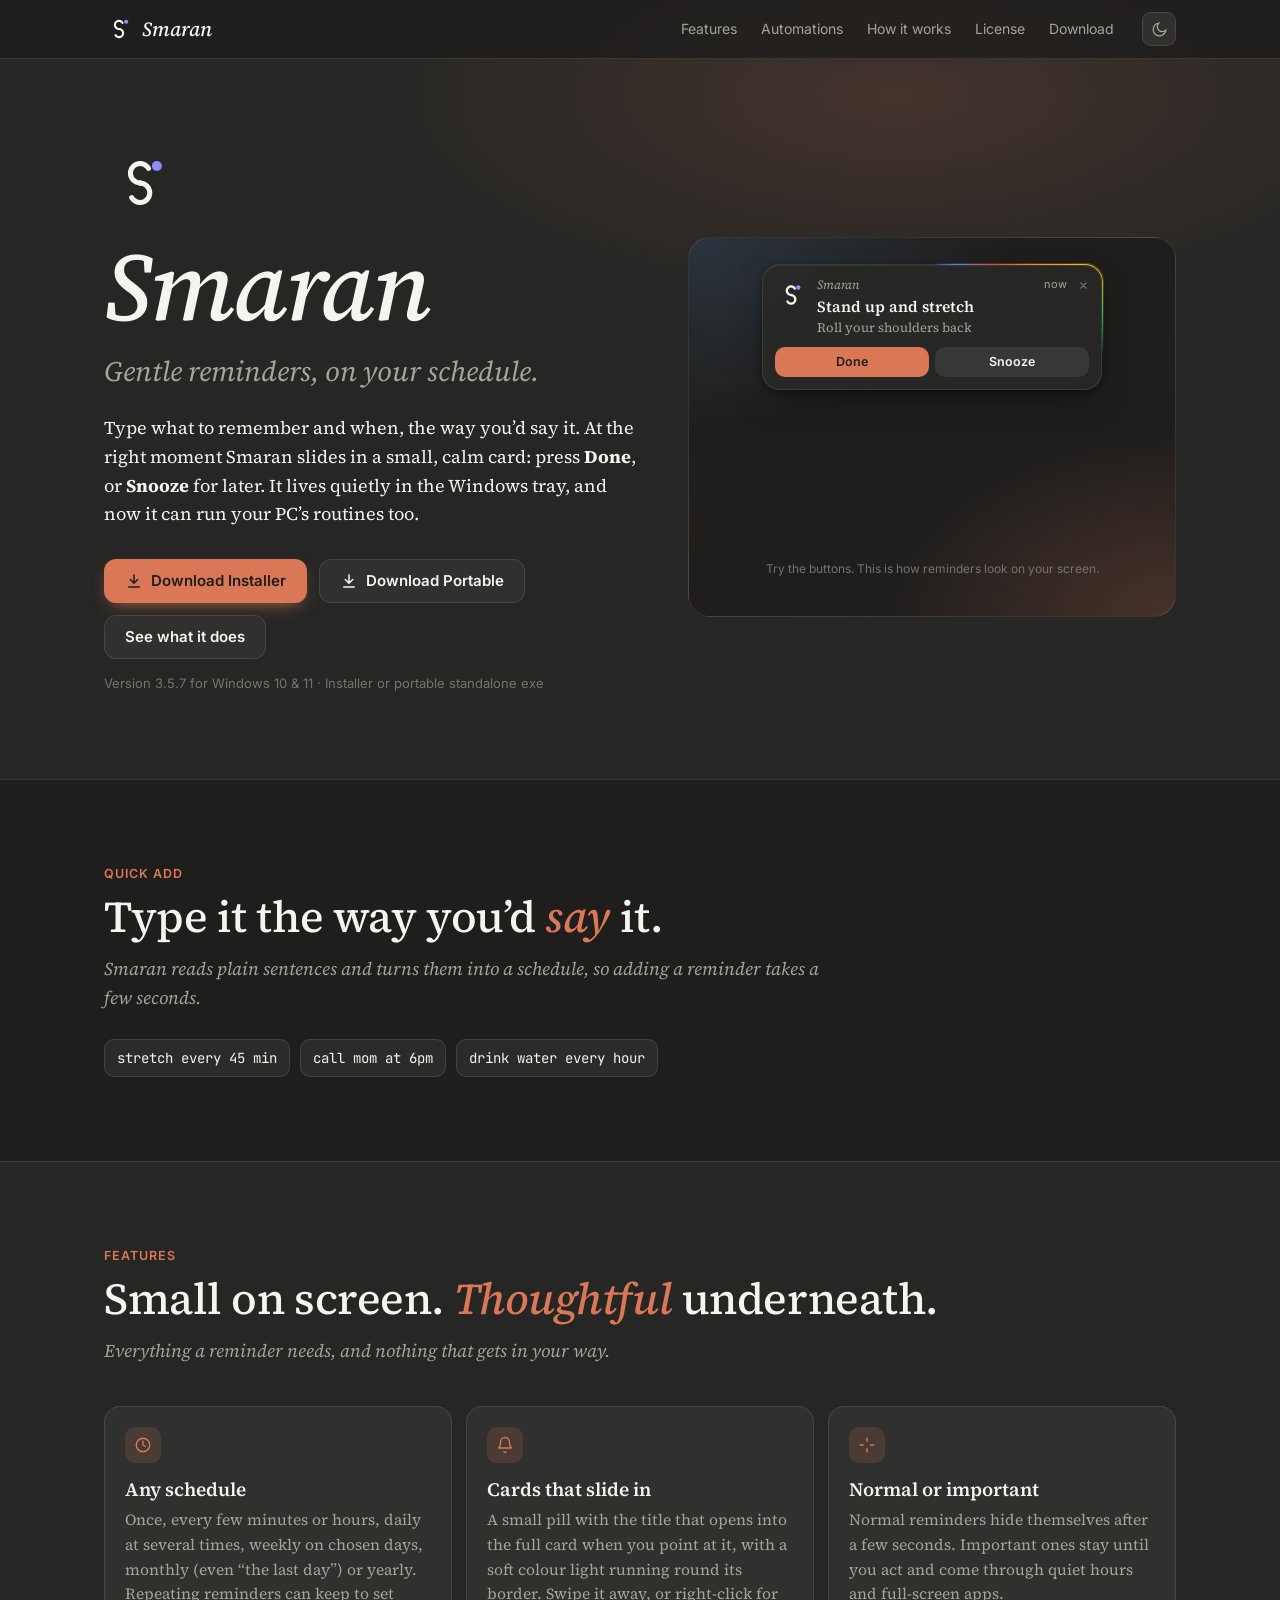
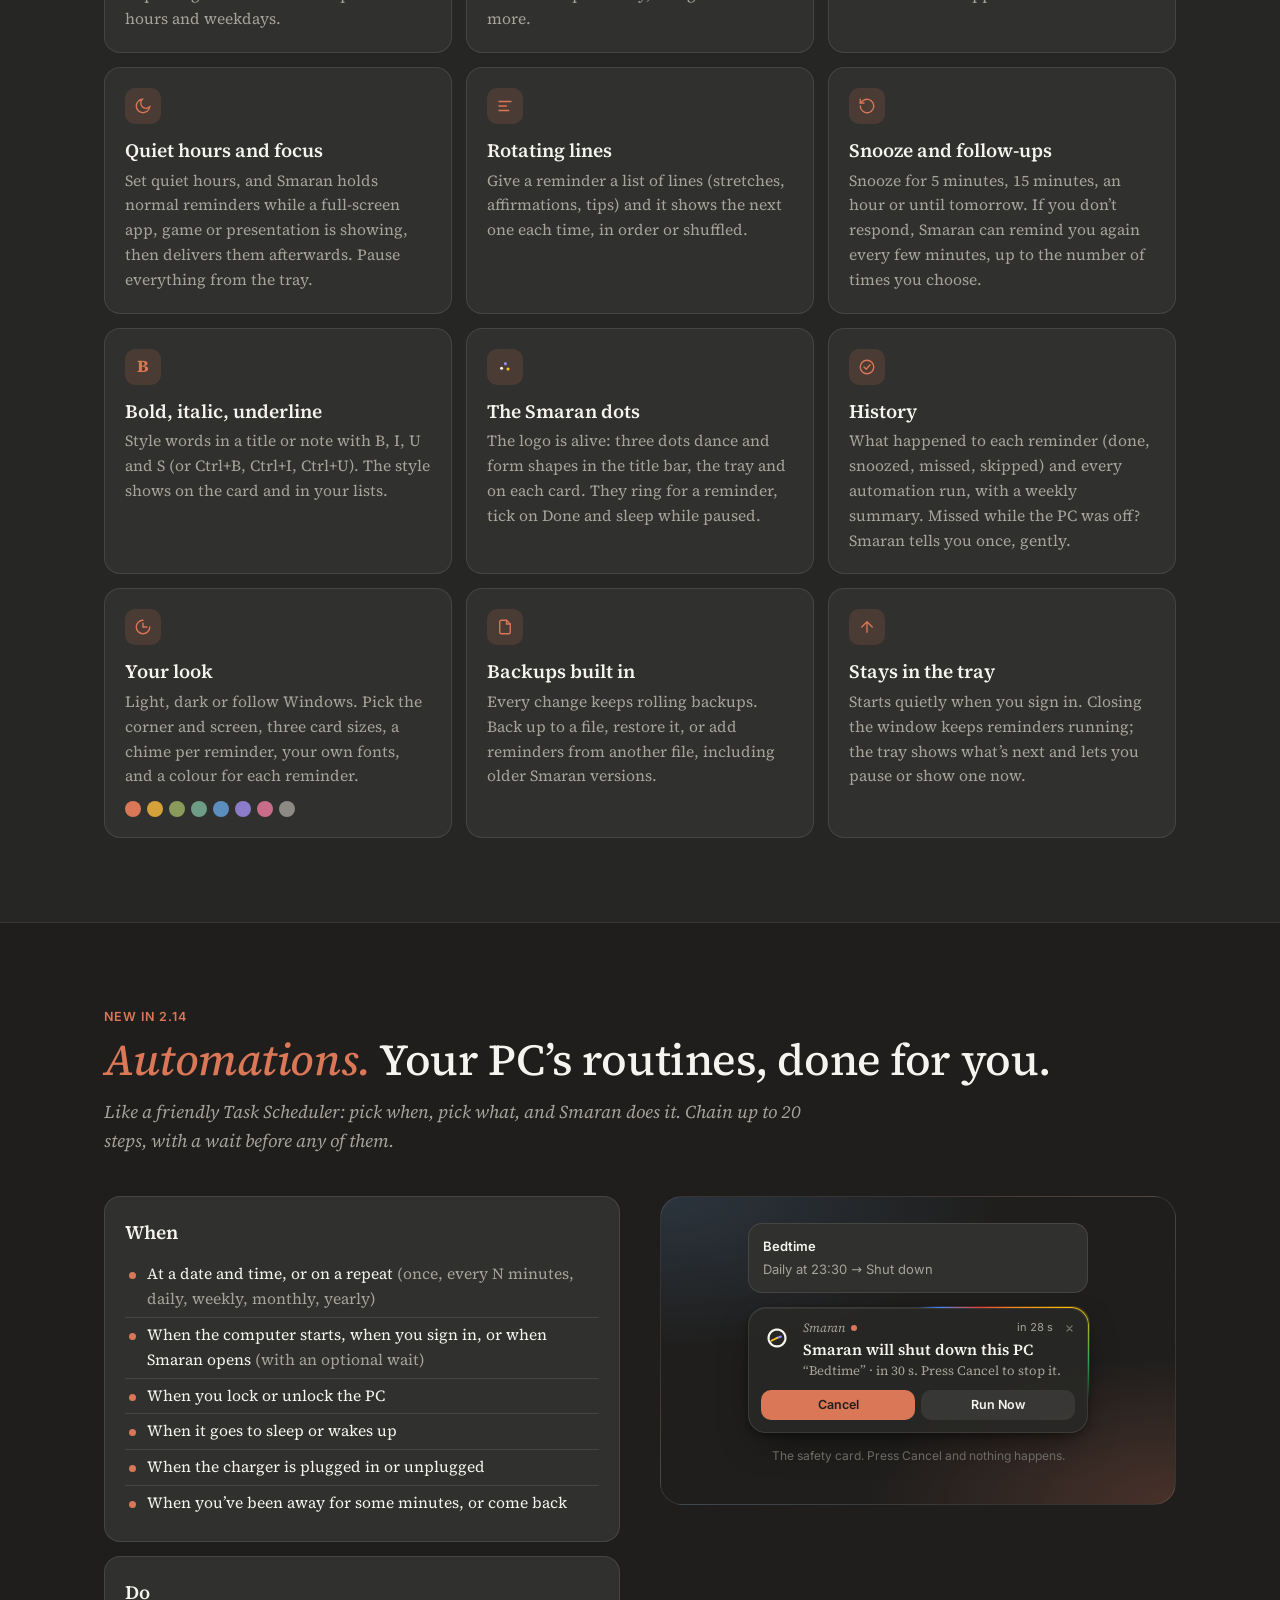
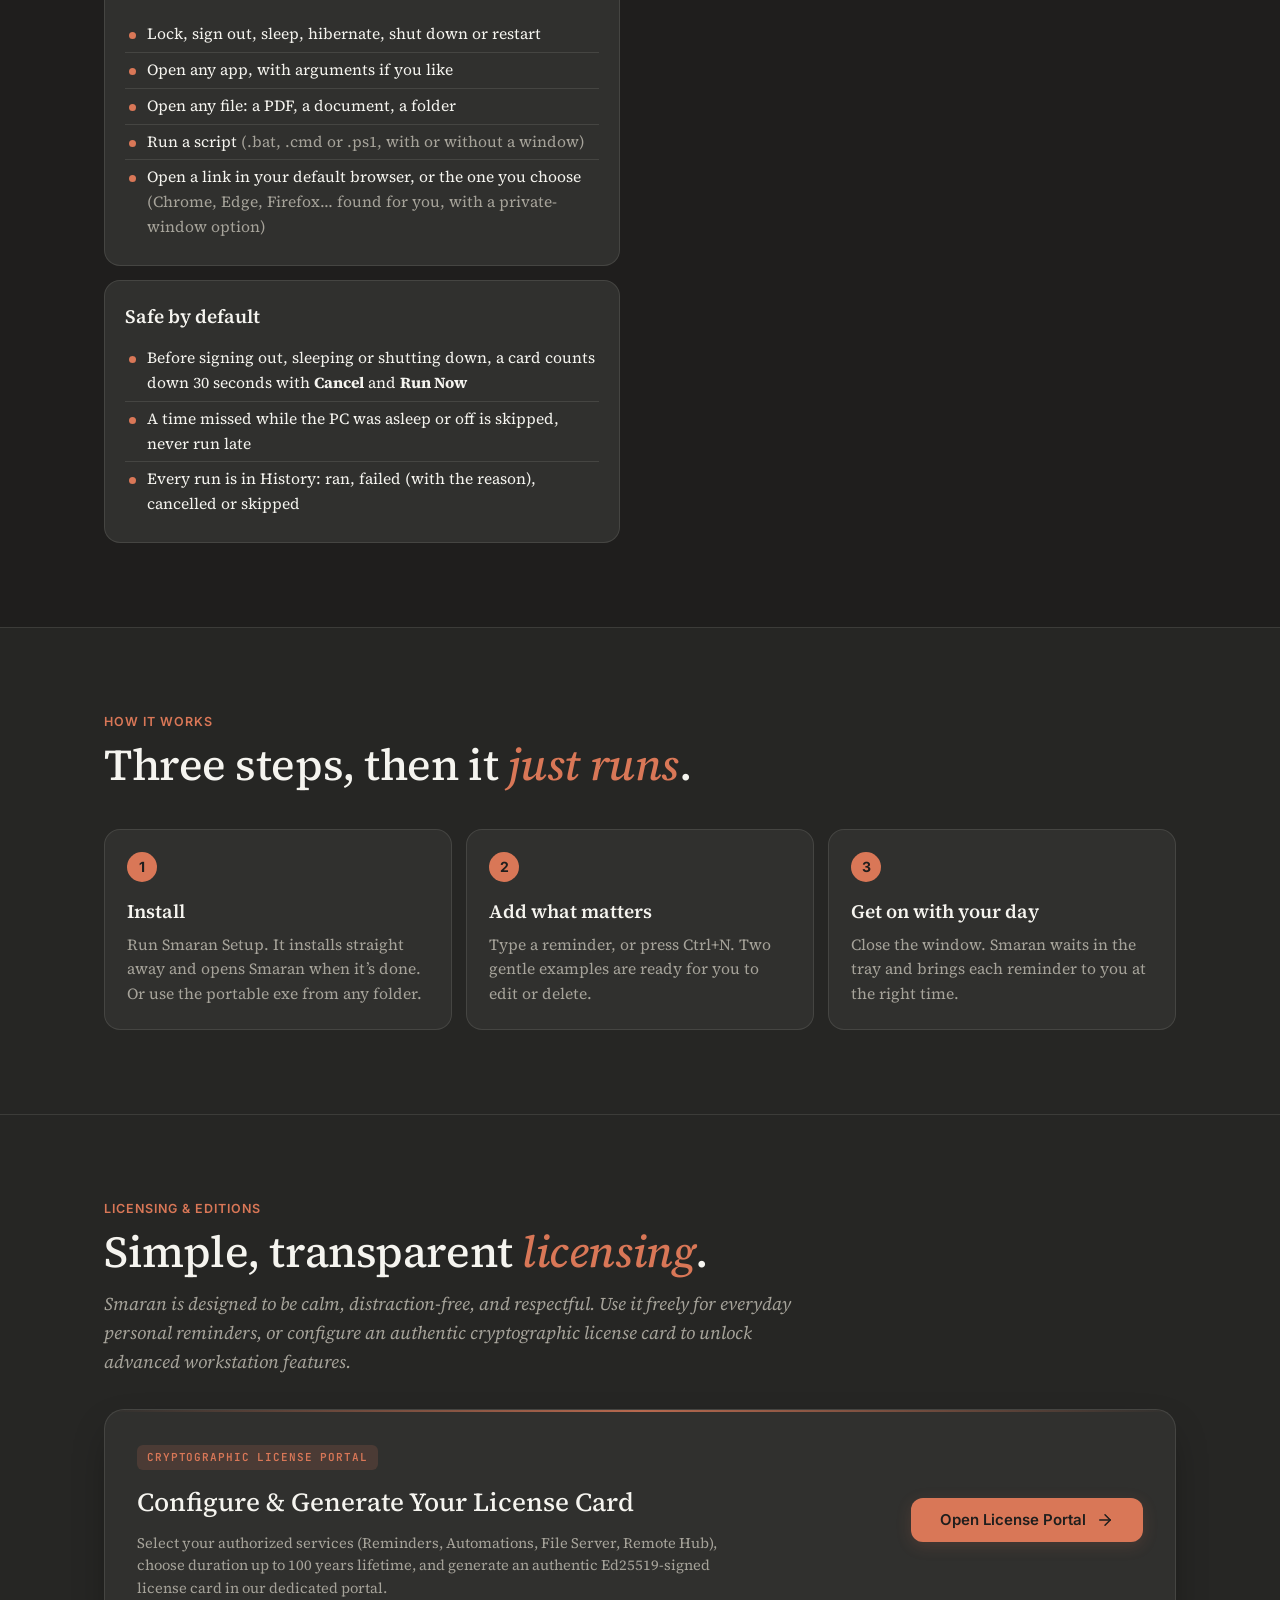
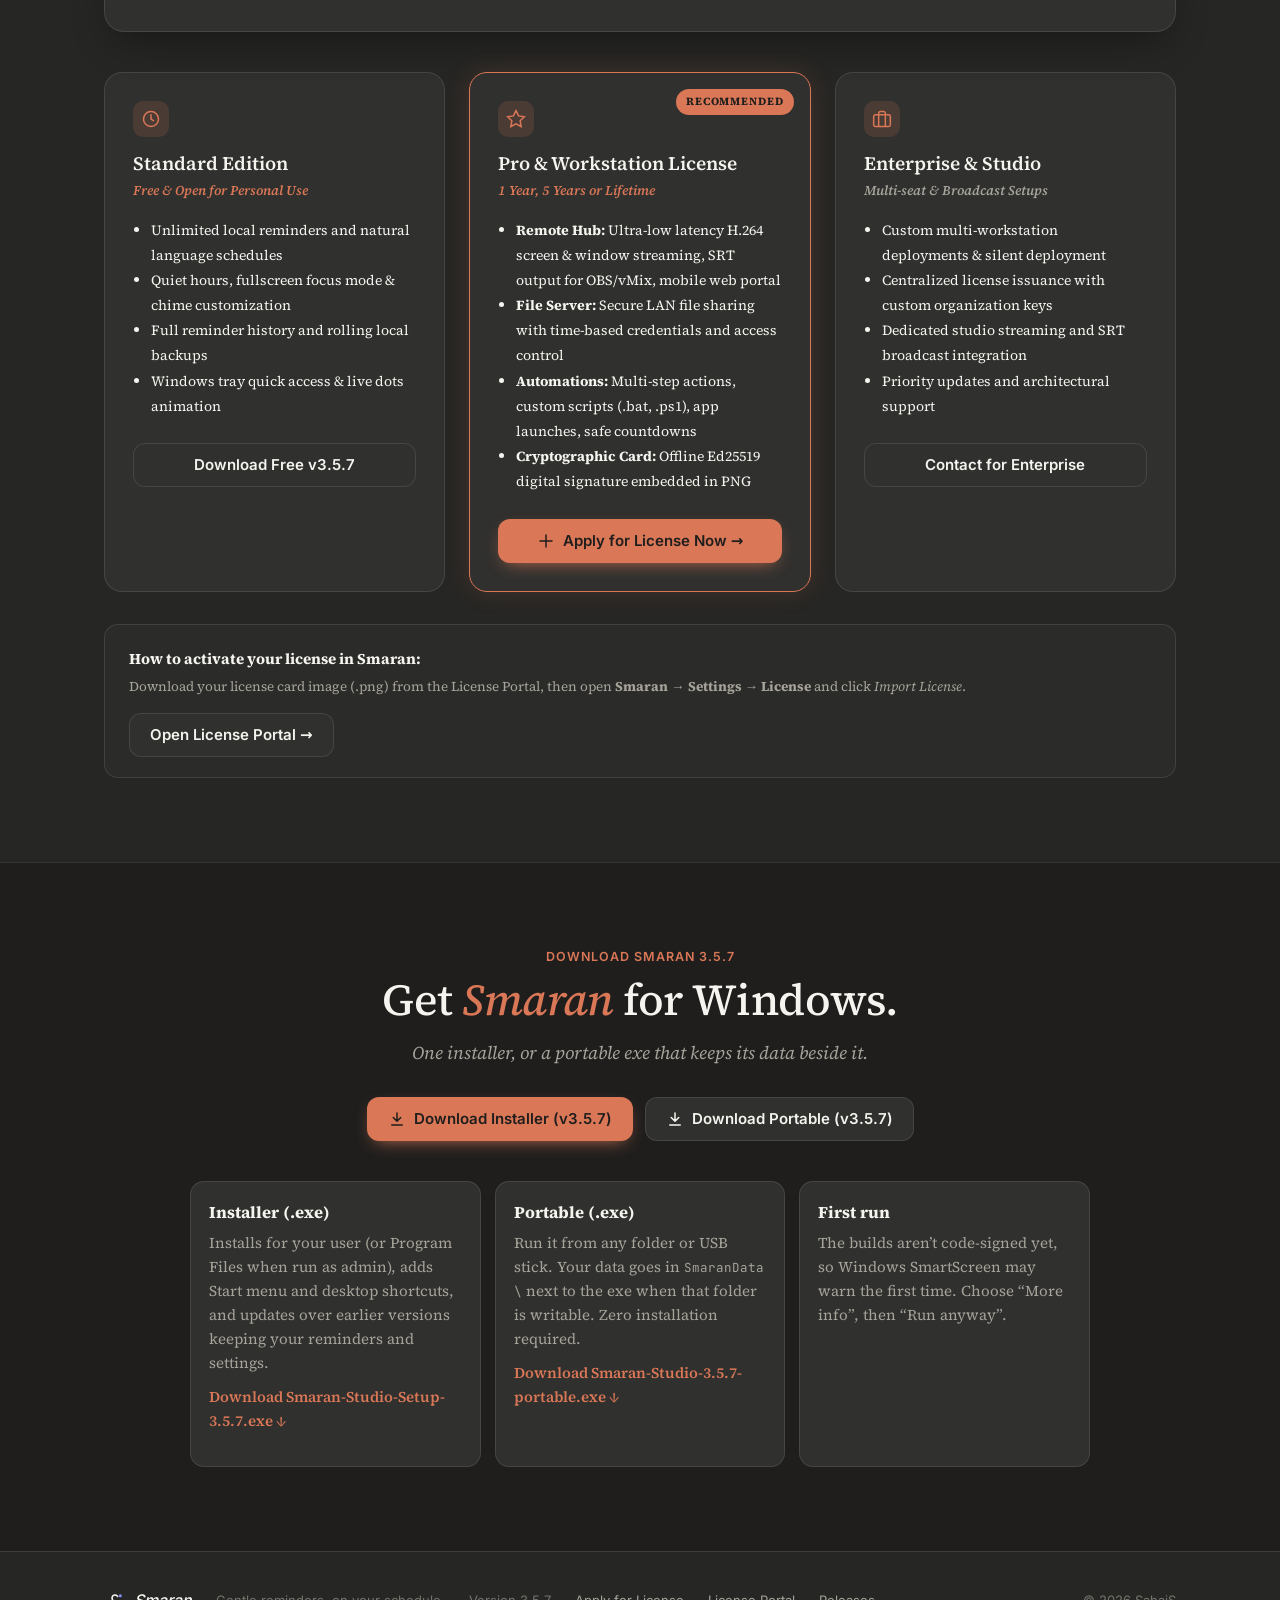
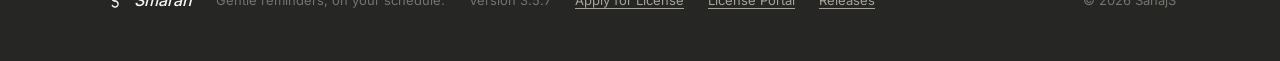
==== index.html @ afd8de78 "Add Smaran Studio website (v3.5.7) Co-Authored-By: Claude Sonnet 5.5 <noreply@anthropic.com>" ====
<!doctype html>
<html lang="en">
  <head>
    <meta charset="utf-8" />
    <meta name="viewport" content="width=device-width, initial-scale=1" />
    <title>Smaran: gentle reminders for Windows</title>
    <meta
      name="description"
      content="Smaran is a calm reminder app for Windows. Type what to remember and when; it slides in as a notification card at the right time. Automations lock, sleep or shut down your PC and open apps, files and links."
    />
    <meta name="theme-color" content="#262624" />
    <meta property="og:title" content="Smaran: gentle reminders, on your schedule" />
    <meta
      property="og:description"
      content="Calm reminder cards and automations for Windows. Lives in the tray."
    />
    <meta property="og:image" content="icon.png" />
    <link rel="icon" type="image/png" href="icon.png" />
    <link
      rel="preload"
      href="fonts/source-serif-4-latin-wght-normal.woff2"
      as="font"
      type="font/woff2"
      crossorigin
    />
    <link rel="stylesheet" href="style.css" />
    <script>
      // Dark is Smaran's default; a choice made here is remembered on this device.
      try {
        const saved = localStorage.getItem('smaran-theme');
        if (saved === 'light' || saved === 'dark') document.documentElement.dataset.theme = saved;
      } catch {}
    </script>
  </head>
  <body>
    <a class="skip" href="#main">Skip to content</a>

    <header class="top">
      <div class="wrap">
        <a class="brand" href="#top" aria-label="Smaran, back to top">
          <svg data-dots="smark,dance" data-hold="4" width="30" height="30"></svg>
          <em>Smaran</em>
        </a>
        <nav class="nav" aria-label="Sections">
          <a href="#features">Features</a>
          <a href="#automations">Automations</a>
          <a href="#how">How it works</a>
          <a href="#license">License</a>
          <a href="#download">Download</a>
        </nav>
        <button class="theme-toggle" type="button" aria-label="Switch between light and dark">
          <svg
            class="moon"
            width="17"
            height="17"
            viewBox="0 0 24 24"
            fill="none"
            stroke="currentColor"
            stroke-width="1.8"
            stroke-linecap="round"
            aria-hidden="true"
          >
            <path d="M21 13A9 9 0 1 1 11 3a7 7 0 0 0 10 10z" />
          </svg>
          <svg
            class="sun"
            width="17"
            height="17"
            viewBox="0 0 24 24"
            fill="none"
            stroke="currentColor"
            stroke-width="1.8"
            stroke-linecap="round"
            aria-hidden="true"
          >
            <circle cx="12" cy="12" r="4" />
            <path
              d="M12 2v2M12 20v2M4.9 4.9l1.4 1.4M17.7 17.7l1.4 1.4M2 12h2M20 12h2M4.9 19.1l1.4-1.4M17.7 6.3l1.4-1.4"
            />
          </svg>
        </button>
      </div>
    </header>

    <main id="main">
      <section class="hero" id="top">
        <div class="wrap">
          <div>
            <svg
              class="hero-logo"
              data-dots="smark,dance,bell,check,heart,clock"
              data-hold="2.4"
            ></svg>
            <h1>Smaran</h1>
            <p class="tagline">Gentle reminders, on your schedule.</p>
            <p class="lede">
              Type what to remember and when, the way you’d say it. At the right moment Smaran
              slides in a small, calm card: press <strong>Done</strong>, or
              <strong>Snooze</strong> for later. It lives quietly in the Windows tray, and now it
              can run your PC’s routines too.
            </p>
            <div class="cta">
              <a
                class="btn btn-primary"
                href="https://github.com/SahajIVVIX-1/Smaran-Studio/releases/download/v3.5.7/Smaran-Studio-Setup-3.5.7.exe"
              >
                <svg
                  width="18"
                  height="18"
                  viewBox="0 0 24 24"
                  fill="none"
                  stroke="currentColor"
                  stroke-width="2"
                  stroke-linecap="round"
                  stroke-linejoin="round"
                  aria-hidden="true"
                >
                  <path d="M12 4v11M7 10l5 5 5-5M5 20h14" />
                </svg>
                Download Installer
              </a>
              <a
                class="btn btn-secondary"
                href="https://github.com/SahajIVVIX-1/Smaran-Studio/releases/download/v3.5.7/Smaran-Studio-3.5.7-portable.exe"
              >
                <svg
                  width="18"
                  height="18"
                  viewBox="0 0 24 24"
                  fill="none"
                  stroke="currentColor"
                  stroke-width="2"
                  stroke-linecap="round"
                  stroke-linejoin="round"
                  aria-hidden="true"
                >
                  <path d="M12 4v11M7 10l5 5 5-5M5 20h14" />
                </svg>
                Download Portable
              </a>
              <a class="btn btn-secondary" href="#features">See what it does</a>
            </div>
            <p class="fine">Version 3.5.7 for Windows 10 & 11 · Installer or portable standalone exe</p>
          </div>

          <div class="stage" aria-label="A Smaran notification, live">
            <div id="demo-cards" style="display: contents"></div>
            <p class="stage-label">Try the buttons. This is how reminders look on your screen.</p>
          </div>
        </div>
      </section>

      <section class="block alt">
        <div class="wrap reveal">
          <p class="eyebrow">Quick add</p>
          <h2>Type it the way you’d <em>say</em> it.</h2>
          <p class="intro">
            Smaran reads plain sentences and turns them into a schedule, so adding a reminder takes
            a few seconds.
          </p>
          <div class="examples">
            <code>stretch every 45 min</code>
            <code>call mom at 6pm</code>
            <code>drink water every hour</code>
          </div>
        </div>
      </section>

      <section class="block" id="features">
        <div class="wrap">
          <div class="reveal">
            <p class="eyebrow">Features</p>
            <h2>Small on screen. <em>Thoughtful</em> underneath.</h2>
            <p class="intro">Everything a reminder needs, and nothing that gets in your way.</p>
          </div>
          <div class="grid">
            <article class="feature reveal">
              <span class="icon"
                ><svg
                  width="18"
                  height="18"
                  viewBox="0 0 24 24"
                  fill="none"
                  stroke="currentColor"
                  stroke-width="1.8"
                  stroke-linecap="round"
                  aria-hidden="true"
                >
                  <circle cx="12" cy="12" r="9" />
                  <path d="M12 7v5l3 2" /></svg
              ></span>
              <h3>Any schedule</h3>
              <p>
                Once, every few minutes or hours, daily at several times, weekly on chosen days,
                monthly (even “the last day”) or yearly. Repeating reminders can keep to set hours
                and weekdays.
              </p>
            </article>
            <article class="feature reveal">
              <span class="icon"
                ><svg
                  width="18"
                  height="18"
                  viewBox="0 0 24 24"
                  fill="none"
                  stroke="currentColor"
                  stroke-width="1.8"
                  stroke-linecap="round"
                  aria-hidden="true"
                >
                  <path d="M6 8a6 6 0 1 1 12 0c0 7 3 8 3 8H3s3-1 3-8" />
                  <path d="M10.3 21a1.9 1.9 0 0 0 3.4 0" /></svg
              ></span>
              <h3>Cards that slide in</h3>
              <p>
                A small pill with the title that opens into the full card when you point at it, with
                a soft colour light running round its border. Swipe it away, or right-click for
                more.
              </p>
            </article>
            <article class="feature reveal">
              <span class="icon"
                ><svg
                  width="18"
                  height="18"
                  viewBox="0 0 24 24"
                  fill="none"
                  stroke="currentColor"
                  stroke-width="1.8"
                  stroke-linecap="round"
                  aria-hidden="true"
                >
                  <path d="M12 3v4M12 17v4M3 12h4M17 12h4" /></svg
              ></span>
              <h3>Normal or important</h3>
              <p>
                Normal reminders hide themselves after a few seconds. Important ones stay until you
                act and come through quiet hours and full-screen apps.
              </p>
            </article>
            <article class="feature reveal">
              <span class="icon"
                ><svg
                  width="18"
                  height="18"
                  viewBox="0 0 24 24"
                  fill="none"
                  stroke="currentColor"
                  stroke-width="1.8"
                  stroke-linecap="round"
                  aria-hidden="true"
                >
                  <path d="M21 13A9 9 0 1 1 11 3a7 7 0 0 0 10 10z" /></svg
              ></span>
              <h3>Quiet hours and focus</h3>
              <p>
                Set quiet hours, and Smaran holds normal reminders while a full-screen app, game or
                presentation is showing, then delivers them afterwards. Pause everything from the
                tray.
              </p>
            </article>
            <article class="feature reveal">
              <span class="icon"
                ><svg
                  width="18"
                  height="18"
                  viewBox="0 0 24 24"
                  fill="none"
                  stroke="currentColor"
                  stroke-width="1.8"
                  stroke-linecap="round"
                  aria-hidden="true"
                >
                  <path d="M4 6h16M4 12h10M4 18h13" /></svg
              ></span>
              <h3>Rotating lines</h3>
              <p>
                Give a reminder a list of lines (stretches, affirmations, tips) and it shows the
                next one each time, in order or shuffled.
              </p>
            </article>
            <article class="feature reveal">
              <span class="icon"
                ><svg
                  width="18"
                  height="18"
                  viewBox="0 0 24 24"
                  fill="none"
                  stroke="currentColor"
                  stroke-width="1.8"
                  stroke-linecap="round"
                  aria-hidden="true"
                >
                  <path d="M3 12a9 9 0 1 0 3-6.7L3 8" />
                  <path d="M3 3v5h5" /></svg
              ></span>
              <h3>Snooze and follow-ups</h3>
              <p>
                Snooze for 5 minutes, 15 minutes, an hour or until tomorrow. If you don’t respond,
                Smaran can remind you again every few minutes, up to the number of times you choose.
              </p>
            </article>
            <article class="feature reveal">
              <span class="icon" style="font-family: var(--font-serif); font-weight: 700">B</span>
              <h3>Bold, italic, underline</h3>
              <p>
                Style words in a title or note with B, I, U and S (or Ctrl+B, Ctrl+I, Ctrl+U). The
                style shows on the card and in your lists.
              </p>
            </article>
            <article class="feature reveal">
              <span class="icon"
                ><svg width="22" height="22" data-dots="dance,check,bell" data-hold="2"></svg
              ></span>
              <h3>The Smaran dots</h3>
              <p>
                The logo is alive: three dots dance and form shapes in the title bar, the tray and
                on each card. They ring for a reminder, tick on Done and sleep while paused.
              </p>
            </article>
            <article class="feature reveal">
              <span class="icon"
                ><svg
                  width="18"
                  height="18"
                  viewBox="0 0 24 24"
                  fill="none"
                  stroke="currentColor"
                  stroke-width="1.8"
                  stroke-linecap="round"
                  aria-hidden="true"
                >
                  <circle cx="12" cy="12" r="9" />
                  <path d="M8 12l3 3 5-6" /></svg
              ></span>
              <h3>History</h3>
              <p>
                What happened to each reminder (done, snoozed, missed, skipped) and every automation
                run, with a weekly summary. Missed while the PC was off? Smaran tells you once,
                gently.
              </p>
            </article>
            <article class="feature reveal">
              <span class="icon"
                ><svg
                  width="18"
                  height="18"
                  viewBox="0 0 24 24"
                  fill="none"
                  stroke="currentColor"
                  stroke-width="1.8"
                  stroke-linecap="round"
                  aria-hidden="true"
                >
                  <path d="M12 3a9 9 0 1 0 9 9" />
                  <path d="M12 7v5h5" /></svg
              ></span>
              <h3>Your look</h3>
              <p>
                Light, dark or follow Windows. Pick the corner and screen, three card sizes, a chime
                per reminder, your own fonts, and a colour for each reminder.
              </p>
              <div class="swatches" aria-hidden="true">
                <span style="background: var(--c-clay)"></span
                ><span style="background: var(--c-amber)"></span
                ><span style="background: var(--c-olive)"></span
                ><span style="background: var(--c-sage)"></span
                ><span style="background: var(--c-sky)"></span
                ><span style="background: var(--c-iris)"></span
                ><span style="background: var(--c-rose)"></span
                ><span style="background: var(--c-slate)"></span>
              </div>
            </article>
            <article class="feature reveal">
              <span class="icon"
                ><svg
                  width="18"
                  height="18"
                  viewBox="0 0 24 24"
                  fill="none"
                  stroke="currentColor"
                  stroke-width="1.8"
                  stroke-linecap="round"
                  aria-hidden="true"
                >
                  <path d="M14 3H7a2 2 0 0 0-2 2v14a2 2 0 0 0 2 2h10a2 2 0 0 0 2-2V8z" />
                  <path d="M14 3v5h5" /></svg
              ></span>
              <h3>Backups built in</h3>
              <p>
                Every change keeps rolling backups. Back up to a file, restore it, or add reminders
                from another file, including older Smaran versions.
              </p>
            </article>
            <article class="feature reveal">
              <span class="icon"
                ><svg
                  width="18"
                  height="18"
                  viewBox="0 0 24 24"
                  fill="none"
                  stroke="currentColor"
                  stroke-width="1.8"
                  stroke-linecap="round"
                  aria-hidden="true"
                >
                  <path d="M12 19V5M5 12l7-7 7 7" /></svg
              ></span>
              <h3>Stays in the tray</h3>
              <p>
                Starts quietly when you sign in. Closing the window keeps reminders running; the
                tray shows what’s next and lets you pause or show one now.
              </p>
            </article>
          </div>
        </div>
      </section>

      <section class="block alt" id="automations">
        <div class="wrap">
          <div class="reveal">
            <p class="eyebrow">New in 2.14</p>
            <h2><em>Automations.</em> Your PC’s routines, done for you.</h2>
            <p class="intro">
              Like a friendly Task Scheduler: pick when, pick what, and Smaran does it. Chain up to
              20 steps, with a wait before any of them.
            </p>
          </div>
          <div class="auto">
            <div class="lists">
              <div class="list reveal">
                <h3>When</h3>
                <ul>
                  <li>
                    At a date and time, or on a repeat
                    <span class="muted"
                      >(once, every N minutes, daily, weekly, monthly, yearly)</span
                    >
                  </li>
                  <li>
                    When the computer starts, when you sign in, or when Smaran opens
                    <span class="muted">(with an optional wait)</span>
                  </li>
                  <li>When you lock or unlock the PC</li>
                  <li>When it goes to sleep or wakes up</li>
                  <li>When the charger is plugged in or unplugged</li>
                  <li>When you’ve been away for some minutes, or come back</li>
                </ul>
              </div>
              <div class="list reveal">
                <h3>Do</h3>
                <ul>
                  <li>Lock, sign out, sleep, hibernate, shut down or restart</li>
                  <li>Open any app, with arguments if you like</li>
                  <li>Open any file: a PDF, a document, a folder</li>
                  <li>
                    Run a script
                    <span class="muted">(.bat, .cmd or .ps1, with or without a window)</span>
                  </li>
                  <li>
                    Open a link in your default browser, or the one you choose
                    <span class="muted"
                      >(Chrome, Edge, Firefox… found for you, with a private-window option)</span
                    >
                  </li>
                </ul>
              </div>
              <div class="list reveal">
                <h3>Safe by default</h3>
                <ul>
                  <li>
                    Before signing out, sleeping or shutting down, a card counts down 30 seconds
                    with <strong>Cancel</strong> and <strong>Run Now</strong>
                  </li>
                  <li>A time missed while the PC was asleep or off is skipped, never run late</li>
                  <li>
                    Every run is in History: ran, failed (with the reason), cancelled or skipped
                  </li>
                </ul>
              </div>
            </div>
            <div class="auto-demo reveal">
              <div class="stage" aria-label="An automation counting down, live">
                <div class="recipe">
                  <div class="name">Bedtime</div>
                  <div class="sum">Daily at 23:30 → Shut down</div>
                </div>
                <div id="demo-countdown" style="display: contents"></div>
                <p class="stage-label">The safety card. Press Cancel and nothing happens.</p>
              </div>
            </div>
          </div>
        </div>
      </section>

      <section class="block" id="how">
        <div class="wrap">
          <div class="reveal">
            <p class="eyebrow">How it works</p>
            <h2>Three steps, then it <em>just runs</em>.</h2>
          </div>
          <div class="steps">
            <div class="step reveal">
              <h3>Install</h3>
              <p>
                Run Smaran Setup. It installs straight away and opens Smaran when it’s done. Or use
                the portable exe from any folder.
              </p>
            </div>
            <div class="step reveal">
              <h3>Add what matters</h3>
              <p>
                Type a reminder, or press Ctrl+N. Two gentle examples are ready for you to edit or
                delete.
              </p>
            </div>
            <div class="step reveal">
              <h3>Get on with your day</h3>
              <p>
                Close the window. Smaran waits in the tray and brings each reminder to you at the
                right time.
              </p>
            </div>
          </div>
        </div>
      </section>

      <section class="block" id="license">
        <div class="wrap">
          <div class="reveal">
            <p class="eyebrow">Licensing & Editions</p>
            <h2>Simple, transparent <em>licensing</em>.</h2>
            <p class="intro">
              Smaran is designed to be calm, distraction-free, and respectful. Use it freely for everyday personal reminders, or configure an authentic cryptographic license card to unlock advanced workstation features.
            </p>
          </div>

          <!-- License Portal Transfer Banner -->
          <div class="panel reveal" style="margin-top: 32px; padding: 32px; border-radius: 20px; background: var(--surface); border: 1px solid var(--line); display: flex; align-items: center; justify-content: space-between; flex-wrap: wrap; gap: 24px; position: relative; overflow: hidden; box-shadow: 0 16px 40px -12px rgba(0, 0, 0, 0.45);">
            <div style="position: absolute; top: 0; left: 0; right: 0; height: 2px; background: linear-gradient(90deg, transparent, var(--accent), transparent); opacity: 0.8;"></div>
            <div style="max-width: 620px;">
              <span style="display: inline-block; font-family: var(--font-mono); font-size: 11px; font-weight: 600; letter-spacing: 0.08em; text-transform: uppercase; color: var(--accent); background: var(--accent-soft); padding: 4px 10px; border-radius: 6px; margin-bottom: 12px;">Cryptographic License Portal</span>
              <h3 style="font-family: var(--font-serif); font-size: 26px; color: var(--ink); margin: 0 0 8px; font-weight: 500;">Configure & Generate Your License Card</h3>
              <p style="font-size: 14.5px; color: var(--muted); margin: 0; line-height: 1.55;">
                Select your authorized services (Reminders, Automations, File Server, Remote Hub), choose duration up to 100 years lifetime, and generate an authentic Ed25519-signed license card in our dedicated portal.
              </p>
            </div>
            <div>
              <a class="btn btn-primary" href="Register/" style="padding: 14px 28px; font-size: 15px; font-weight: 600; display: inline-flex; align-items: center; gap: 10px; box-shadow: 0 4px 16px var(--accent-soft); white-space: nowrap;">
                <span>Open License Portal</span>
                <svg width="18" height="18" viewBox="0 0 24 24" fill="none" stroke="currentColor" stroke-width="2" stroke-linecap="round" stroke-linejoin="round"><line x1="5" y1="12" x2="19" y2="12"/><polyline points="12 5 19 12 12 19"/></svg>
              </a>
            </div>
          </div>

          <div class="grid" style="grid-template-columns: repeat(auto-fit, minmax(290px, 1fr)); gap: 24px; margin-top: 40px;">
            <article class="feature reveal" style="border: 1px solid var(--line); border-radius: 18px; padding: 28px; background: var(--surface);">
              <span class="icon">
                <svg width="20" height="20" viewBox="0 0 24 24" fill="none" stroke="currentColor" stroke-width="1.8" stroke-linecap="round"><circle cx="12" cy="12" r="9"/><path d="M12 7v5l3 2"/></svg>
              </span>
              <h3>Standard Edition</h3>
              <p class="tagline" style="font-size: 13.5px; color: var(--accent); margin-top: 4px; font-weight: 600;">Free & Open for Personal Use</p>
              <ul style="margin: 16px 0 24px; padding-left: 18px; font-size: 14px; line-height: 1.8; color: var(--ink);">
                <li>Unlimited local reminders and natural language schedules</li>
                <li>Quiet hours, fullscreen focus mode & chime customization</li>
                <li>Full reminder history and rolling local backups</li>
                <li>Windows tray quick access & live dots animation</li>
              </ul>
              <a class="btn btn-secondary" href="#download" style="width: 100%; justify-content: center;">Download Free v3.5.7</a>
            </article>

            <article class="feature reveal" style="border: 1px solid var(--accent); border-radius: 18px; padding: 28px; background: var(--surface); box-shadow: 0 0 24px var(--accent-soft); position: relative;">
              <span style="position: absolute; top: 16px; right: 16px; font-size: 11px; font-weight: 700; text-transform: uppercase; letter-spacing: 0.08em; padding: 4px 10px; border-radius: 100px; background: var(--accent); color: var(--on-accent);">Recommended</span>
              <span class="icon">
                <svg width="20" height="20" viewBox="0 0 24 24" fill="none" stroke="currentColor" stroke-width="1.8" stroke-linecap="round"><path d="M12 2l3.09 6.26L22 9.27l-5 4.87 1.18 6.88L12 17.77l-6.18 3.25L7 14.14 2 9.27l6.91-1.01L12 2z"/></svg>
              </span>
              <h3>Pro & Workstation License</h3>
              <p class="tagline" style="font-size: 13.5px; color: var(--accent); margin-top: 4px; font-weight: 600;">1 Year, 5 Years or Lifetime</p>
              <ul style="margin: 16px 0 24px; padding-left: 18px; font-size: 14px; line-height: 1.8; color: var(--ink);">
                <li><strong>Remote Hub:</strong> Ultra-low latency H.264 screen & window streaming, SRT output for OBS/vMix, mobile web portal</li>
                <li><strong>File Server:</strong> Secure LAN file sharing with time-based credentials and access control</li>
                <li><strong>Automations:</strong> Multi-step actions, custom scripts (.bat, .ps1), app launches, safe countdowns</li>
                <li><strong>Cryptographic Card:</strong> Offline Ed25519 digital signature embedded in PNG</li>
              </ul>
              <a class="btn btn-primary" href="Register/" style="width: 100%; justify-content: center;">
                <svg width="18" height="18" viewBox="0 0 24 24" fill="none" stroke="currentColor" stroke-width="2" stroke-linecap="round" stroke-linejoin="round"><path d="M12 4v16m8-8H4"/></svg>
                Apply for License Now →
              </a>
            </article>

            <article class="feature reveal" style="border: 1px solid var(--line); border-radius: 18px; padding: 28px; background: var(--surface);">
              <span class="icon">
                <svg width="20" height="20" viewBox="0 0 24 24" fill="none" stroke="currentColor" stroke-width="1.8" stroke-linecap="round"><rect x="2" y="7" width="20" height="14" rx="2" ry="2"/><path d="M16 21V5a2 2 0 0 0-2-2h-4a2 2 0 0 0-2 2v16"/></svg>
              </span>
              <h3>Enterprise & Studio</h3>
              <p class="tagline" style="font-size: 13.5px; color: var(--muted); margin-top: 4px; font-weight: 600;">Multi-seat & Broadcast Setups</p>
              <ul style="margin: 16px 0 24px; padding-left: 18px; font-size: 14px; line-height: 1.8; color: var(--ink);">
                <li>Custom multi-workstation deployments & silent deployment</li>
                <li>Centralized license issuance with custom organization keys</li>
                <li>Dedicated studio streaming and SRT broadcast integration</li>
                <li>Priority updates and architectural support</li>
              </ul>
              <a class="btn btn-secondary" href="https://github.com/SahajIVVIX-1/Smaran-Studio/issues" target="_blank" rel="noopener" style="width: 100%; justify-content: center;">Contact for Enterprise</a>
            </article>
          </div>

          <div class="panel" style="margin-top: 32px; padding: 20px 24px; border-radius: 14px; background: var(--raised); border: 1px solid var(--line); display: flex; align-items: center; justify-content: space-between; flex-wrap: wrap; gap: 16px;">
            <div>
              <strong style="color: var(--ink); font-size: 15px;">How to activate your license in Smaran:</strong>
              <p style="margin: 4px 0 0; color: var(--muted); font-size: 13.5px;">Download your license card image (.png) from the License Portal, then open <strong>Smaran → Settings → License</strong> and click <em>Import License</em>.</p>
            </div>
            <a class="btn btn-secondary" href="Register/" style="white-space: nowrap;">Open License Portal →</a>
          </div>
        </div>
      </section>

      <section class="block alt download" id="download">
        <div class="wrap reveal">
          <p class="eyebrow">Download Smaran 3.5.7</p>
          <h2>Get <em>Smaran</em> for Windows.</h2>
          <p class="intro">One installer, or a portable exe that keeps its data beside it.</p>
          <div class="cta" style="display: flex; gap: 12px; flex-wrap: wrap; justify-content: center;">
            <a
              class="btn btn-primary"
              href="https://github.com/SahajIVVIX-1/Smaran-Studio/releases/download/v3.5.7/Smaran-Studio-Setup-3.5.7.exe"
            >
              <svg width="18" height="18" viewBox="0 0 24 24" fill="none" stroke="currentColor" stroke-width="2" stroke-linecap="round" stroke-linejoin="round" aria-hidden="true"><path d="M12 4v11M7 10l5 5 5-5M5 20h14" /></svg>
              Download Installer (v3.5.7)
            </a>
            <a
              class="btn btn-secondary"
              href="https://github.com/SahajIVVIX-1/Smaran-Studio/releases/download/v3.5.7/Smaran-Studio-3.5.7-portable.exe"
            >
              <svg width="18" height="18" viewBox="0 0 24 24" fill="none" stroke="currentColor" stroke-width="2" stroke-linecap="round" stroke-linejoin="round" aria-hidden="true"><path d="M12 4v11M7 10l5 5 5-5M5 20h14" /></svg>
              Download Portable (v3.5.7)
            </a>
          </div>
          <div class="dl-notes">
            <div>
              <strong>Installer (.exe)</strong>
              Installs for your user (or Program Files when run as admin), adds Start menu and desktop shortcuts, and updates over earlier versions keeping your reminders and settings.
              <p style="margin-top: 10px"><a style="color: var(--accent); font-weight: 600; text-decoration: none;" href="https://github.com/SahajIVVIX-1/Smaran-Studio/releases/download/v3.5.7/Smaran-Studio-Setup-3.5.7.exe">Download Smaran-Studio-Setup-3.5.7.exe ↓</a></p>
            </div>
            <div>
              <strong>Portable (.exe)</strong>
              Run it from any folder or USB stick. Your data goes in <code>SmaranData\</code> next to the exe when that folder is writable. Zero installation required.
              <p style="margin-top: 10px"><a style="color: var(--accent); font-weight: 600; text-decoration: none;" href="https://github.com/SahajIVVIX-1/Smaran-Studio/releases/download/v3.5.7/Smaran-Studio-3.5.7-portable.exe">Download Smaran-Studio-3.5.7-portable.exe ↓</a></p>
            </div>
            <div>
              <strong>First run</strong>
              The builds aren’t code-signed yet, so Windows SmartScreen may warn the first time.
              Choose “More info”, then “Run anyway”.
            </div>
          </div>
        </div>
      </section>
    </main>

    <footer>
      <div class="wrap">
        <a class="brand" href="#top"
          ><svg data-dots="smark" width="22" height="22"></svg><em>Smaran</em></a
        >
        <span>Gentle reminders, on your schedule.</span>
        <span>Version 3.5.7</span>
        <a href="#license">Apply for License</a>
        <a href="Register/">License Portal</a>
        <a href="https://github.com/SahajIVVIX-1/Smaran-Studio/releases">Releases</a>
        <span style="margin-left: auto">© 2026 SahajS</span>
      </div>
    </footer>

    <script src="dots.js"></script>
    <script src="site.js"></script>
  </body>
</html>
---- style.css ----
/* Smaran website. The same tokens as the app (src/renderer/theme.css): warm neutrals, a clay
   accent, Anthropic Serif with its open stand-in, calm motion. */

@font-face {
  font-family: 'Source Serif 4 Variable';
  font-style: normal;
  font-weight: 200 900;
  font-display: swap;
  src: url('fonts/source-serif-4-latin-wght-normal.woff2') format('woff2-variations');
}
@font-face {
  font-family: 'Source Serif 4 Variable';
  font-style: italic;
  font-weight: 200 900;
  font-display: swap;
  src: url('fonts/source-serif-4-latin-wght-italic.woff2') format('woff2-variations');
}
@font-face {
  font-family: 'Inter Variable';
  font-style: normal;
  font-weight: 100 900;
  font-display: swap;
  src: url('fonts/inter-latin-wght-normal.woff2') format('woff2-variations');
}
@font-face {
  font-family: 'JetBrains Mono Variable';
  font-style: normal;
  font-weight: 100 800;
  font-display: swap;
  src: url('fonts/jetbrains-mono-latin-wght-normal.woff2') format('woff2-variations');
}

:root {
  --font-serif: 'Anthropic Serif', 'Source Serif 4 Variable', 'Palatino Linotype', Georgia, serif;
  --font-sans: 'Anthropic Sans', 'Inter Variable', 'Segoe UI Variable Text', 'Segoe UI', system-ui,
    sans-serif;
  --font-mono: 'Anthropic Mono', 'JetBrains Mono Variable', 'Cascadia Mono', Consolas, monospace;
  --ease: cubic-bezier(0.2, 0.8, 0.2, 1);
  --morph: cubic-bezier(0.2, 0.9, 0.25, 1);

  --c-clay: #d97757;
  --c-amber: #d4a13a;
  --c-olive: #8a9a5b;
  --c-sage: #6e9c84;
  --c-sky: #5b8dbe;
  --c-iris: #8a7cc8;
  --c-rose: #c96c8a;
  --c-slate: #8c8a84;

  /* Dark is Smaran's default look. */
  --bg: #262624;
  --side: #1f1e1d;
  --surface: #30302e;
  --raised: #2b2b29;
  --hover: rgba(250, 249, 245, 0.06);
  --line: rgba(250, 249, 245, 0.1);
  --ink: #f5f4ef;
  --muted: #a6a39a;
  --faint: #75736c;
  --accent: #d97757;
  --accent-hover: #e48a6c;
  --accent-soft: rgba(217, 119, 87, 0.16);
  --on-accent: #1f1e1d;
  --ok: #86b495;
  --danger: #e57a5f;
  --card-bg: rgba(40, 40, 38, 0.88);
  --card-line: rgba(255, 255, 255, 0.09);
  --card-glow: rgba(255, 255, 255, 0.07);
  --card-shadow: 0 14px 36px -12px rgba(0, 0, 0, 0.6), 0 2px 8px rgba(0, 0, 0, 0.3);
  --button-glass: rgba(255, 255, 255, 0.08);
  --button-glass-hover: rgba(255, 255, 255, 0.13);
  --logo-primary: #f5f4ef;
  --logo-accent: #8b8df8;
  --logo-accent-2: #fcc419;
  --logo-alert: #ff922b;
  --logo-success: #51cf66;
  --logo-error: #ff6b6b;
  color-scheme: dark;
}

:root[data-theme='light'] {
  --bg: #faf9f5;
  --side: #f0eee6;
  --surface: #ffffff;
  --raised: #f5f4ee;
  --hover: rgba(31, 30, 29, 0.05);
  --line: rgba(31, 30, 29, 0.1);
  --ink: #141413;
  --muted: #6b6a63;
  --faint: #9b9a92;
  --accent: #c96442;
  --accent-hover: #b5583a;
  --accent-soft: rgba(201, 100, 66, 0.12);
  --on-accent: #ffffff;
  --ok: #4f7a5d;
  --danger: #b9472b;
  --card-bg: rgba(252, 251, 248, 0.9);
  --card-line: rgba(31, 30, 29, 0.08);
  --card-glow: rgba(255, 255, 255, 0.8);
  --card-shadow: 0 12px 32px -12px rgba(0, 0, 0, 0.28), 0 2px 8px rgba(0, 0, 0, 0.08);
  --button-glass: rgba(31, 30, 29, 0.06);
  --button-glass-hover: rgba(31, 30, 29, 0.1);
  --logo-primary: #1f1e1d;
  --logo-accent: #5b5bd6;
  --logo-accent-2: #f59f00;
  --logo-alert: #e8590c;
  --logo-success: #2f9e44;
  --logo-error: #e03131;
  color-scheme: light;
}

* {
  box-sizing: border-box;
}

html {
  scroll-behavior: smooth;
}

body {
  margin: 0;
  background: var(--bg);
  color: var(--ink);
  font-family: var(--font-serif);
  font-size: 17px;
  line-height: 1.6;
  -webkit-font-smoothing: antialiased;
  overflow-x: hidden;
}

::selection {
  background: var(--accent-soft);
}

a {
  color: var(--accent);
  text-decoration-thickness: 1px;
  text-underline-offset: 3px;
}

img {
  max-width: 100%;
}

.wrap {
  width: 100%;
  max-width: 1120px;
  margin: 0 auto;
  padding: 0 24px;
}

@media (max-width: 600px) {
  .wrap {
    padding: 0 16px;
  }
}

.skip {
  position: absolute;
  left: -999px;
  top: 8px;
  background: var(--surface);
  padding: 8px 12px;
  border-radius: 8px;
  z-index: 100;
}
.skip:focus {
  left: 8px;
}

:focus-visible {
  outline: 2px solid var(--accent);
  outline-offset: 2px;
}

/* ---------- header ---------- */

.top {
  position: sticky;
  top: 0;
  z-index: 50;
  background: color-mix(in srgb, var(--side) 82%, transparent);
  backdrop-filter: blur(14px);
  -webkit-backdrop-filter: blur(14px);
  border-bottom: 1px solid var(--line);
}
.top .wrap {
  display: flex;
  align-items: center;
  gap: 18px;
  height: 58px;
}
.brand {
  display: flex;
  align-items: center;
  gap: 8px;
  color: var(--ink);
  text-decoration: none;
  font-size: 20px;
  font-weight: 600;
}
.brand em {
  font-weight: 500;
}
.nav {
  display: flex;
  gap: 4px;
  margin-left: auto;
  font-family: var(--font-sans);
  font-size: 14px;
}
.nav a {
  color: var(--muted);
  text-decoration: none;
  padding: 6px 10px;
  border-radius: 8px;
  transition: background-color 150ms, color 150ms;
}
.nav a:hover {
  color: var(--ink);
  background: var(--hover);
}
.theme-toggle {
  display: grid;
  place-items: center;
  width: 34px;
  height: 34px;
  border-radius: 9px;
  border: 1px solid var(--line);
  background: var(--surface);
  color: var(--muted);
  cursor: pointer;
}
.theme-toggle:hover {
  color: var(--ink);
}
.theme-toggle .sun,
:root[data-theme='light'] .theme-toggle .moon {
  display: none;
}
:root[data-theme='light'] .theme-toggle .sun {
  display: block;
}

@media (max-width: 760px) {
  .nav {
    display: none;
  }
  .top .theme-toggle {
    margin-left: auto;
  }
}

/* ---------- buttons ---------- */

.btn {
  display: inline-flex;
  align-items: center;
  justify-content: center;
  gap: 8px;
  height: 44px;
  padding: 0 20px;
  border-radius: 12px;
  font-family: var(--font-sans);
  font-size: 15px;
  font-weight: 600;
  text-decoration: none;
  white-space: nowrap;
  border: 1px solid transparent;
  cursor: pointer;
  transition:
    background-color 150ms,
    transform 150ms,
    box-shadow 150ms;
}
.btn:active {
  transform: scale(0.98);
}
.btn-primary {
  background: var(--accent);
  color: var(--on-accent);
  box-shadow: 0 6px 18px -8px var(--accent);
}
.btn-primary:hover {
  background: var(--accent-hover);
}
.btn-secondary {
  background: var(--surface);
  color: var(--ink);
  border-color: var(--line);
}
.btn-secondary:hover {
  background: var(--raised);
}

/* ---------- hero ---------- */

.hero {
  padding: 88px 0 72px;
  position: relative;
}
.hero::before {
  content: '';
  position: absolute;
  inset: -120px 0 auto;
  height: 520px;
  background: radial-gradient(60% 60% at 70% 30%, var(--accent-soft), transparent 70%);
  pointer-events: none;
}
.hero .wrap {
  display: grid;
  grid-template-columns: 1.1fr 1fr;
  gap: 48px;
  align-items: center;
  position: relative;
}
.hero-logo {
  width: 72px;
  height: 72px;
  margin-bottom: 12px;
}
.hero h1 {
  margin: 0;
  font-size: clamp(56px, 9vw, 96px);
  line-height: 1;
  font-weight: 500;
  font-style: italic;
  letter-spacing: -0.02em;
}
.tagline {
  margin: 14px 0 0;
  font-size: clamp(22px, 3vw, 28px);
  font-style: italic;
  color: var(--muted);
}
.lede {
  margin: 20px 0 0;
  max-width: 34em;
  font-size: 18px;
}
.cta {
  display: flex;
  flex-wrap: wrap;
  gap: 12px;
  margin-top: 30px;
}
.fine {
  margin-top: 14px;
  font-family: var(--font-sans);
  font-size: 13px;
  color: var(--faint);
}

@media (max-width: 900px) {
  .hero {
    padding: 56px 0 48px;
  }
  .hero .wrap {
    grid-template-columns: 1fr;
  }
}

/* ---------- demo stage ---------- */

.stage {
  position: relative;
  min-height: 380px;
  border-radius: 22px;
  border: 1px solid var(--line);
  background:
    radial-gradient(120% 90% at 0% 0%, color-mix(in srgb, var(--c-sky) 20%, transparent), transparent 55%),
    radial-gradient(100% 80% at 100% 100%, color-mix(in srgb, var(--c-clay) 22%, transparent), transparent 60%),
    var(--side);
  overflow: hidden;
  display: flex;
  flex-direction: column;
  align-items: center;
  gap: 14px;
  padding: 26px 18px;
}
.stage-label {
  margin-top: auto;
  font-family: var(--font-sans);
  font-size: 12px;
  color: var(--faint);
  text-align: center;
}

/* ---------- notification card (as in the app) ---------- */

.card {
  position: relative;
  width: 340px;
  max-width: 100%;
  border-radius: 18px;
  animation: rise 520ms cubic-bezier(0.2, 1.1, 0.3, 1) both;
}
.card.leaving {
  animation: leave 260ms cubic-bezier(0.4, 0, 1, 1) both;
}
.card-body {
  position: relative;
  border-radius: inherit;
  overflow: hidden;
  background: var(--card-bg);
  border: 1px solid var(--card-line);
  box-shadow:
    inset 0 1px 0 var(--card-glow),
    var(--card-shadow);
  backdrop-filter: blur(18px);
  -webkit-backdrop-filter: blur(18px);
}
.card-main {
  display: flex;
  gap: 10px;
  padding: 12px 12px 10px;
}
.card-dots {
  width: 32px;
  height: 32px;
  flex: none;
  margin-top: 2px;
}
.card-text {
  min-width: 0;
  flex: 1;
}
.card-meta {
  display: flex;
  align-items: center;
  gap: 6px;
  height: 16px;
  font-family: var(--font-sans);
  font-size: 11px;
  color: var(--muted);
}
.card-meta .app {
  font-family: var(--font-serif);
  font-style: italic;
  font-size: 12.5px;
}
.card-meta .imp {
  width: 6px;
  height: 6px;
  border-radius: 50%;
  background: var(--accent);
}
.card-meta .when {
  margin-left: auto;
  font-variant-numeric: tabular-nums;
}
.card-close {
  display: grid;
  place-items: center;
  width: 20px;
  height: 20px;
  margin-right: -4px;
  border: 0;
  border-radius: 50%;
  background: none;
  color: var(--faint);
  cursor: pointer;
}
.card-close:hover {
  background: var(--hover);
  color: var(--ink);
}
.card-title {
  margin-top: 4px;
  font-size: 15.5px;
  line-height: 1.3;
  font-weight: 600;
}
.card-note {
  margin-top: 2px;
  font-size: 13px;
  line-height: 1.35;
  color: var(--muted);
}
.card-actions {
  display: flex;
  gap: 6px;
  padding: 0 12px 12px;
}
.act {
  flex: 1;
  height: 30px;
  border: 0;
  border-radius: 10px;
  font-family: var(--font-sans);
  font-size: 12.5px;
  font-weight: 600;
  white-space: nowrap;
  cursor: pointer;
  color: var(--ink);
  background: var(--button-glass);
  transition:
    background-color 150ms,
    transform 150ms;
}
.act:hover {
  background: var(--button-glass-hover);
}
.act:active {
  transform: scale(0.97);
}
.act.primary {
  background: var(--accent);
  color: var(--on-accent);
}
.act.primary:hover {
  background: var(--accent-hover);
}

/* The notification border light (the app's .ring-light). */
@property --ring-a {
  syntax: '<angle>';
  inherits: false;
  initial-value: 0deg;
}
@property --ring-len {
  syntax: '<angle>';
  inherits: false;
  initial-value: 100deg;
}
.ring {
  position: absolute;
  inset: -0.5px;
  border-radius: inherit;
  padding: 1px;
  pointer-events: none;
  background: conic-gradient(
    from var(--ring-a),
    transparent 0deg,
    #4285f4 calc(var(--ring-len) * 0.2),
    #ea4335 calc(var(--ring-len) * 0.45),
    #fbbc05 calc(var(--ring-len) * 0.68),
    #34a853 calc(var(--ring-len) * 0.86),
    transparent var(--ring-len),
    transparent 360deg
  );
  -webkit-mask:
    linear-gradient(#000 0 0) content-box,
    linear-gradient(#000 0 0);
  -webkit-mask-composite: xor;
  mask-composite: exclude;
  animation:
    ring-spin 3.8s cubic-bezier(0.55, 0.12, 0.45, 0.88) infinite,
    ring-len 2.9s ease-in-out infinite alternate;
}
.ring.glow {
  inset: -1.5px;
  padding: 2px;
  filter: blur(3px);
  opacity: 0.45;
}
@keyframes ring-spin {
  to {
    --ring-a: 360deg;
  }
}
@keyframes ring-len {
  from {
    --ring-len: 70deg;
  }
  to {
    --ring-len: 150deg;
  }
}
@keyframes rise {
  from {
    opacity: 0;
    transform: translateY(-18px) scale(0.97);
  }
}
@keyframes leave {
  to {
    opacity: 0;
    transform: translateY(-18px) scale(0.97);
  }
}

/* ---------- sections ---------- */

section.block {
  padding: 84px 0;
  border-top: 1px solid var(--line);
}
section.alt {
  background: var(--side);
}
.eyebrow {
  margin: 0;
  font-family: var(--font-sans);
  font-size: 12.5px;
  font-weight: 600;
  letter-spacing: 0.08em;
  text-transform: uppercase;
  color: var(--accent);
}
h2 {
  margin: 8px 0 0;
  font-size: clamp(32px, 5vw, 44px);
  line-height: 1.12;
  font-weight: 500;
  letter-spacing: -0.01em;
}
h2 em {
  color: var(--accent);
}
.intro {
  max-width: 40em;
  margin: 14px 0 0;
  color: var(--muted);
  font-size: 18px;
  font-style: italic;
}

.examples {
  display: flex;
  flex-wrap: wrap;
  gap: 10px;
  margin-top: 26px;
}
.examples code {
  font-family: var(--font-mono);
  font-size: 14px;
  padding: 7px 12px;
  border-radius: 10px;
  border: 1px solid var(--line);
  background: var(--raised);
}

.grid {
  display: grid;
  grid-template-columns: repeat(auto-fill, minmax(280px, 1fr));
  gap: 14px;
  margin-top: 40px;
}
.feature {
  padding: 20px;
  border-radius: 16px;
  border: 1px solid var(--line);
  background: var(--surface);
  transition:
    transform 200ms var(--ease),
    border-color 200ms,
    box-shadow 200ms;
}
.feature:hover {
  transform: translateY(-2px);
  border-color: color-mix(in srgb, var(--ink) 15%, transparent);
  box-shadow: 0 10px 26px -14px rgba(0, 0, 0, 0.35);
}
.feature .icon {
  display: grid;
  place-items: center;
  width: 36px;
  height: 36px;
  border-radius: 10px;
  background: var(--accent-soft);
  color: var(--accent);
}
.feature h3 {
  margin: 14px 0 0;
  font-size: 19px;
  font-weight: 600;
  line-height: 1.3;
}
.feature p {
  margin: 6px 0 0;
  font-size: 15.5px;
  color: var(--muted);
}

.swatches {
  display: flex;
  gap: 6px;
  margin-top: 12px;
}
.swatches span {
  width: 16px;
  height: 16px;
  border-radius: 50%;
}

/* ---------- automations ---------- */

.auto {
  display: grid;
  grid-template-columns: 1fr 1fr;
  gap: 40px;
  margin-top: 40px;
  align-items: start;
}
.lists {
  display: grid;
  gap: 14px;
}
.list {
  padding: 20px;
  border-radius: 16px;
  border: 1px solid var(--line);
  background: var(--surface);
}
.list h3 {
  margin: 0;
  font-size: 19px;
  font-weight: 600;
}
.list ul {
  margin: 10px 0 0;
  padding: 0;
  list-style: none;
}
.list li {
  position: relative;
  padding: 5px 0 5px 22px;
  font-size: 15.5px;
  border-bottom: 1px solid var(--line);
}
.list li:last-child {
  border-bottom: 0;
}
.list li::before {
  content: '';
  position: absolute;
  left: 4px;
  top: 15px;
  width: 7px;
  height: 7px;
  border-radius: 50%;
  background: var(--accent);
}
.list .muted {
  color: var(--muted);
}
.auto-demo {
  position: sticky;
  top: 90px;
}
.auto-demo .stage {
  min-height: 300px;
  justify-content: center;
}
.recipe {
  width: 340px;
  max-width: 100%;
  border-radius: 14px;
  border: 1px solid var(--line);
  background: var(--surface);
  padding: 12px 14px;
  font-family: var(--font-sans);
  font-size: 13px;
}
.recipe .name {
  font-weight: 600;
}
.recipe .sum {
  color: var(--muted);
  margin-top: 2px;
}

@media (max-width: 900px) {
  .auto {
    grid-template-columns: 1fr;
  }
  .auto-demo {
    position: static;
  }
}

/* ---------- how it works ---------- */

.steps {
  display: grid;
  grid-template-columns: repeat(3, 1fr);
  gap: 14px;
  margin-top: 40px;
  counter-reset: step;
}
.step {
  padding: 22px;
  border-radius: 16px;
  border: 1px solid var(--line);
  background: var(--surface);
}
.step::before {
  counter-increment: step;
  content: counter(step);
  display: grid;
  place-items: center;
  width: 30px;
  height: 30px;
  border-radius: 50%;
  background: var(--accent);
  color: var(--on-accent);
  font-family: var(--font-sans);
  font-weight: 700;
  font-size: 14px;
}
.step h3 {
  margin: 14px 0 0;
  font-size: 19px;
  font-weight: 600;
}
.step p {
  margin: 6px 0 0;
  color: var(--muted);
  font-size: 15.5px;
}
@media (max-width: 800px) {
  .steps {
    grid-template-columns: 1fr;
  }
}

/* ---------- download ---------- */

.download {
  text-align: center;
}
.download .intro {
  margin-left: auto;
  margin-right: auto;
}
.download .cta {
  justify-content: center;
}
.dl-notes {
  display: grid;
  grid-template-columns: repeat(auto-fit, minmax(240px, 1fr));
  gap: 14px;
  margin: 40px auto 0;
  max-width: 900px;
  text-align: left;
}
.dl-notes div {
  padding: 18px;
  border-radius: 14px;
  border: 1px solid var(--line);
  background: var(--surface);
  font-size: 15px;
  color: var(--muted);
}
.dl-notes strong {
  display: block;
  color: var(--ink);
  font-size: 16.5px;
  margin-bottom: 4px;
}
.dl-notes code {
  font-family: var(--font-mono);
  font-size: 12.5px;
  word-break: break-all;
}

/* ---------- Homepage Interactive License Generator ---------- */
.home-gen-panel {
  display: grid;
  grid-template-columns: minmax(0, 1fr) minmax(0, 1.15fr);
  gap: 32px;
  padding: 32px;
  border-radius: 20px;
  background: var(--surface);
  border: 1px solid var(--line);
  box-shadow: 0 16px 40px -12px rgba(0, 0, 0, 0.45);
  margin-top: 28px;
  position: relative;
  overflow: hidden;
}

.home-gen-panel::before {
  content: '';
  position: absolute;
  top: 0;
  left: 0;
  right: 0;
  height: 2px;
  background: linear-gradient(90deg, transparent, var(--accent), transparent);
  opacity: 0.8;
}

.home-gen-controls {
  display: flex;
  flex-direction: column;
  gap: 16px;
}

.home-field {
  display: flex;
  flex-direction: column;
  gap: 6px;
}

.home-field-label {
  display: flex;
  align-items: center;
  justify-content: space-between;
  font-size: 13px;
  font-weight: 500;
  color: var(--muted);
}

.home-field input[type='text'] {
  height: 42px;
  padding: 0 14px;
  border-radius: 10px;
  border: 1px solid var(--line);
  background: var(--raised);
  color: var(--ink);
  font-family: var(--font-sans);
  font-size: 14.5px;
  transition: all 0.15s ease;
}

.home-field input[type='text']:focus {
  outline: none;
  border-color: var(--accent);
  box-shadow: 0 0 0 3px var(--accent-soft);
  background: var(--bg);
}

.home-preset-chips {
  display: flex;
  gap: 8px;
  flex-wrap: wrap;
}

.home-preset-btn {
  background: var(--raised);
  border: 1px solid var(--line);
  color: var(--muted);
  font-family: var(--font-sans);
  font-size: 12px;
  font-weight: 500;
  padding: 6px 12px;
  border-radius: 8px;
  cursor: pointer;
  transition: all 0.15s ease;
}

.home-preset-btn:hover {
  color: var(--ink);
  background: var(--hover);
  border-color: rgba(250, 249, 245, 0.25);
}

.home-preset-btn.active {
  background: var(--accent-soft);
  border-color: var(--accent);
  color: var(--accent);
  font-weight: 600;
}

.home-svc-selector {
  display: grid;
  grid-template-columns: repeat(2, 1fr);
  gap: 8px;
}

@media (max-width: 600px) {
  .home-svc-selector {
    grid-template-columns: 1fr;
  }
}

.home-svc-option {
  display: flex;
  align-items: center;
  gap: 9px;
  padding: 8px 10px;
  border-radius: 10px;
  border: 1px solid var(--line);
  background: var(--raised);
  cursor: pointer;
  user-select: none;
  transition: all 0.18s ease;
}

.home-svc-option:hover {
  background: var(--hover);
  border-color: rgba(250, 249, 245, 0.25);
}

.home-svc-option:has(input:checked) {
  border-color: var(--accent);
  background: var(--accent-soft);
}

.home-svc-option input[type='checkbox'] {
  position: absolute;
  opacity: 0;
  width: 0;
  height: 0;
  pointer-events: none;
}

.home-svc-box {
  width: 17px;
  height: 17px;
  border-radius: 4px;
  border: 1.5px solid var(--faint);
  display: flex;
  align-items: center;
  justify-content: center;
  flex-shrink: 0;
  transition: all 0.18s ease;
  background: var(--bg);
}

.home-svc-option input[type='checkbox']:checked + .home-svc-box {
  background: var(--accent);
  border-color: var(--accent);
}

.home-svc-option input[type='checkbox']:checked + .home-svc-box::after {
  content: '';
  display: block;
  width: 4px;
  height: 7px;
  border: solid #ffffff;
  border-width: 0 2px 2px 0;
  transform: rotate(45deg);
  margin-bottom: 2px;
}

.home-svc-title {
  font-size: 12.5px;
  font-weight: 600;
  color: var(--ink);
}

.home-gen-actions {
  display: flex;
  gap: 10px;
  flex-wrap: wrap;
  margin-top: 4px;
}

.home-gen-btn {
  flex: 1;
  min-width: 180px;
  height: 44px;
  justify-content: center;
}

.home-copy-btn {
  height: 44px;
  padding: 0 16px;
  font-size: 13px;
}

.home-msg {
  font-size: 12.5px;
  padding: 6px 10px;
  border-radius: 6px;
  display: none;
}

.home-msg:not(:empty) {
  display: block;
}

.home-msg.error {
  color: var(--danger);
  background: rgba(229, 122, 95, 0.12);
  border: 1px solid rgba(229, 122, 95, 0.25);
}

.home-msg.ok {
  color: var(--ok);
  background: rgba(134, 180, 149, 0.12);
  border: 1px solid rgba(134, 180, 149, 0.25);
}

/* Home Preview Station */
.home-gen-preview {
  display: flex;
  flex-direction: column;
  gap: 12px;
}

.home-preview-bar {
  display: flex;
  align-items: center;
  justify-content: space-between;
  gap: 8px;
  flex-wrap: wrap;
}

.home-status-tag {
  font-family: var(--font-mono);
  font-size: 11px;
  font-weight: 600;
  letter-spacing: 0.04em;
  padding: 4px 10px;
  border-radius: 6px;
  display: inline-flex;
  align-items: center;
  gap: 6px;
}

.home-status-tag.preview-mode {
  background: rgba(212, 161, 58, 0.14);
  color: var(--c-amber);
  border: 1px solid rgba(212, 161, 58, 0.3);
}

.home-status-tag.verified-mode {
  background: rgba(74, 222, 128, 0.14);
  color: #4ade80;
  border: 1px solid rgba(74, 222, 128, 0.35);
}

.status-indicator-dot {
  width: 6px;
  height: 6px;
  border-radius: 50%;
  background: currentColor;
  box-shadow: 0 0 5px currentColor;
}

.home-service-count {
  font-size: 11.5px;
  color: var(--faint);
  background: var(--raised);
  padding: 3px 8px;
  border-radius: 4px;
  border: 1px solid var(--line);
}

.home-canvas-wrap {
  width: 100%;
  border-radius: 12px;
  overflow: hidden;
  box-shadow: 0 12px 30px -8px rgba(0, 0, 0, 0.55), 0 0 0 1px var(--line);
  background: #1f1e1d;
}

.home-license-canvas {
  display: block;
  width: 100%;
  height: auto;
  border-radius: 12px;
}

.home-activation-hint {
  display: flex;
  align-items: center;
  gap: 8px;
  font-size: 12.5px;
  color: var(--muted);
  background: var(--raised);
  padding: 10px 14px;
  border-radius: 8px;
  border: 1px solid var(--line);
}

.home-activation-hint strong {
  color: var(--ink);
}

@media (max-width: 900px) {
  .home-gen-panel {
    grid-template-columns: 1fr;
    gap: 24px;
    padding: 22px;
  }
}

/* ---------- footer ---------- */

footer {
  padding: 36px 0 48px;
  border-top: 1px solid var(--line);
  font-family: var(--font-sans);
  font-size: 13px;
  color: var(--faint);
}
footer .wrap {
  display: flex;
  flex-wrap: wrap;
  gap: 12px 24px;
  align-items: center;
}
footer a {
  color: var(--muted);
}
footer .brand {
  font-size: 16px;
}

/* ---------- reveal on scroll ---------- */

.reveal {
  opacity: 0;
  transform: translateY(14px);
  transition:
    opacity 600ms var(--ease),
    transform 600ms var(--ease);
}
.reveal.shown {
  opacity: 1;
  transform: none;
}

@media (prefers-reduced-motion: reduce) {
  *,
  *::before,
  *::after {
    animation-duration: 1ms !important;
    transition-duration: 1ms !important;
  }
  .reveal {
    opacity: 1;
    transform: none;
  }
}
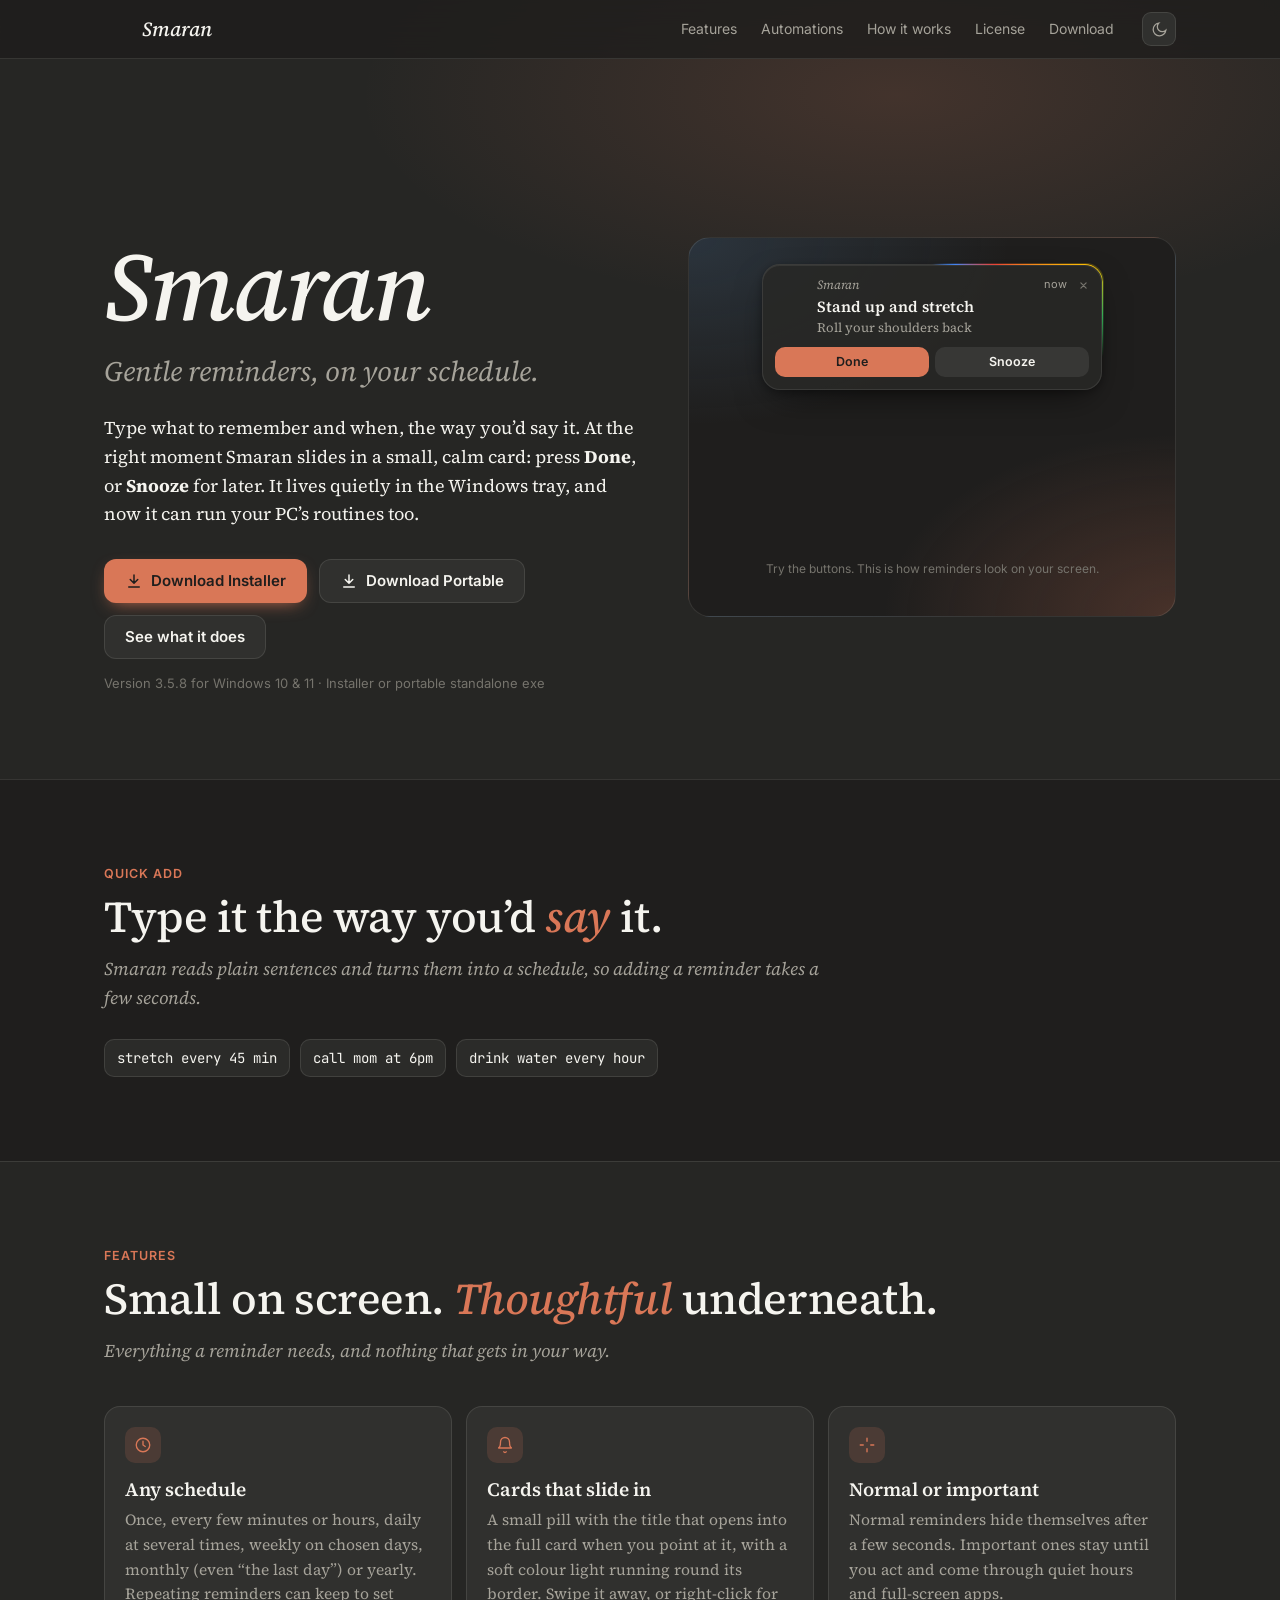
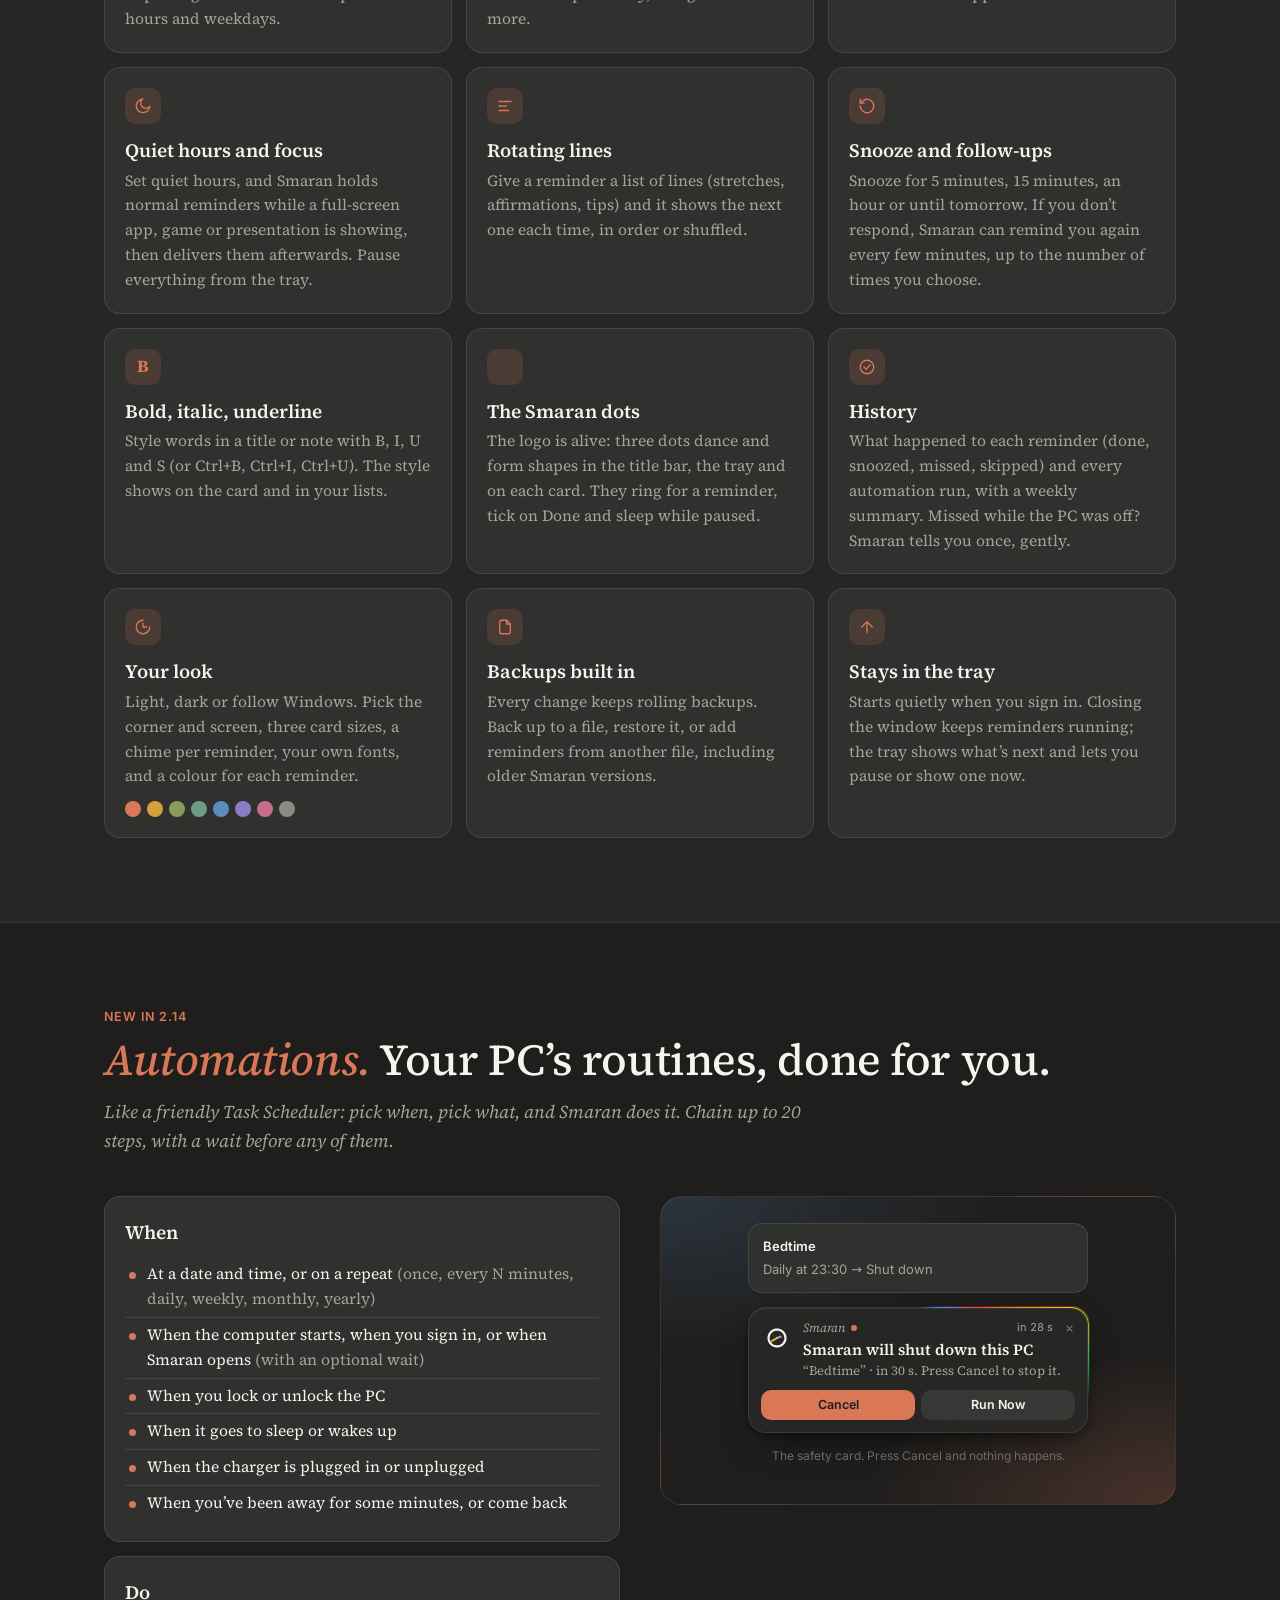
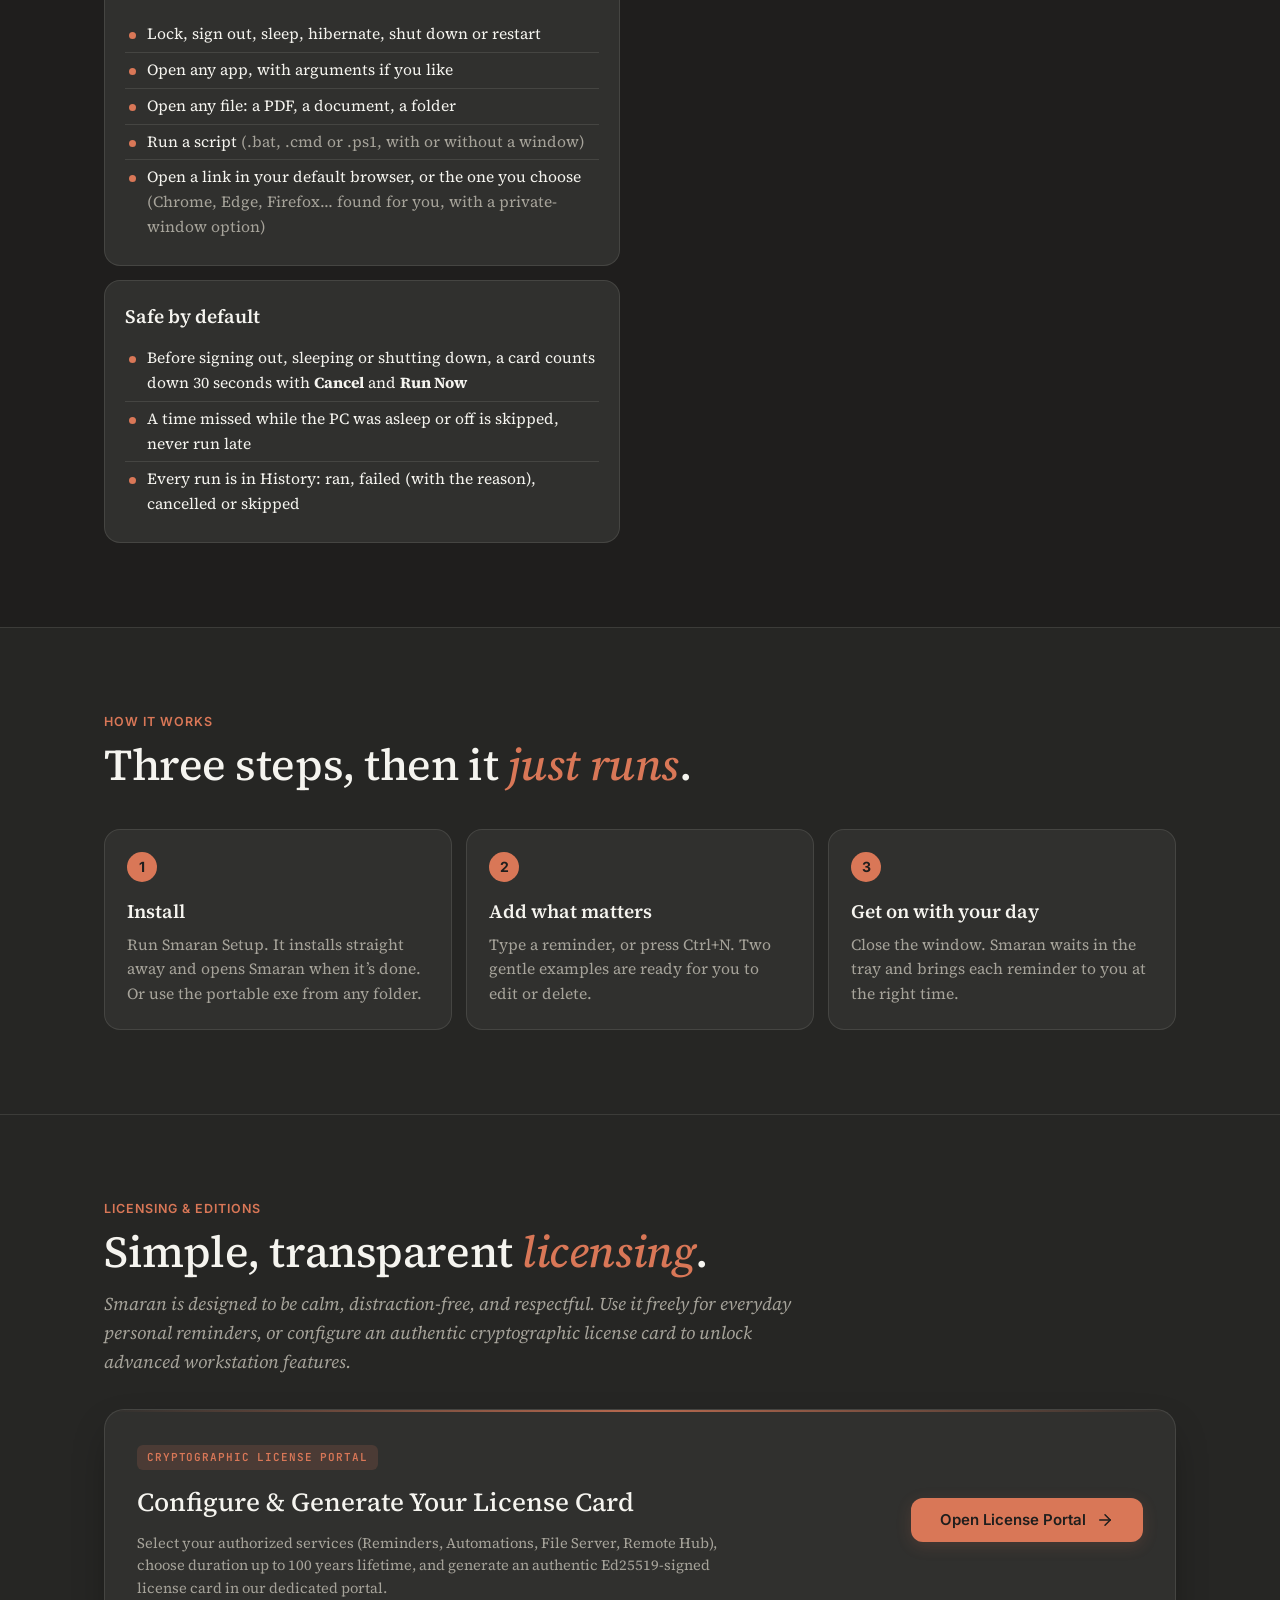
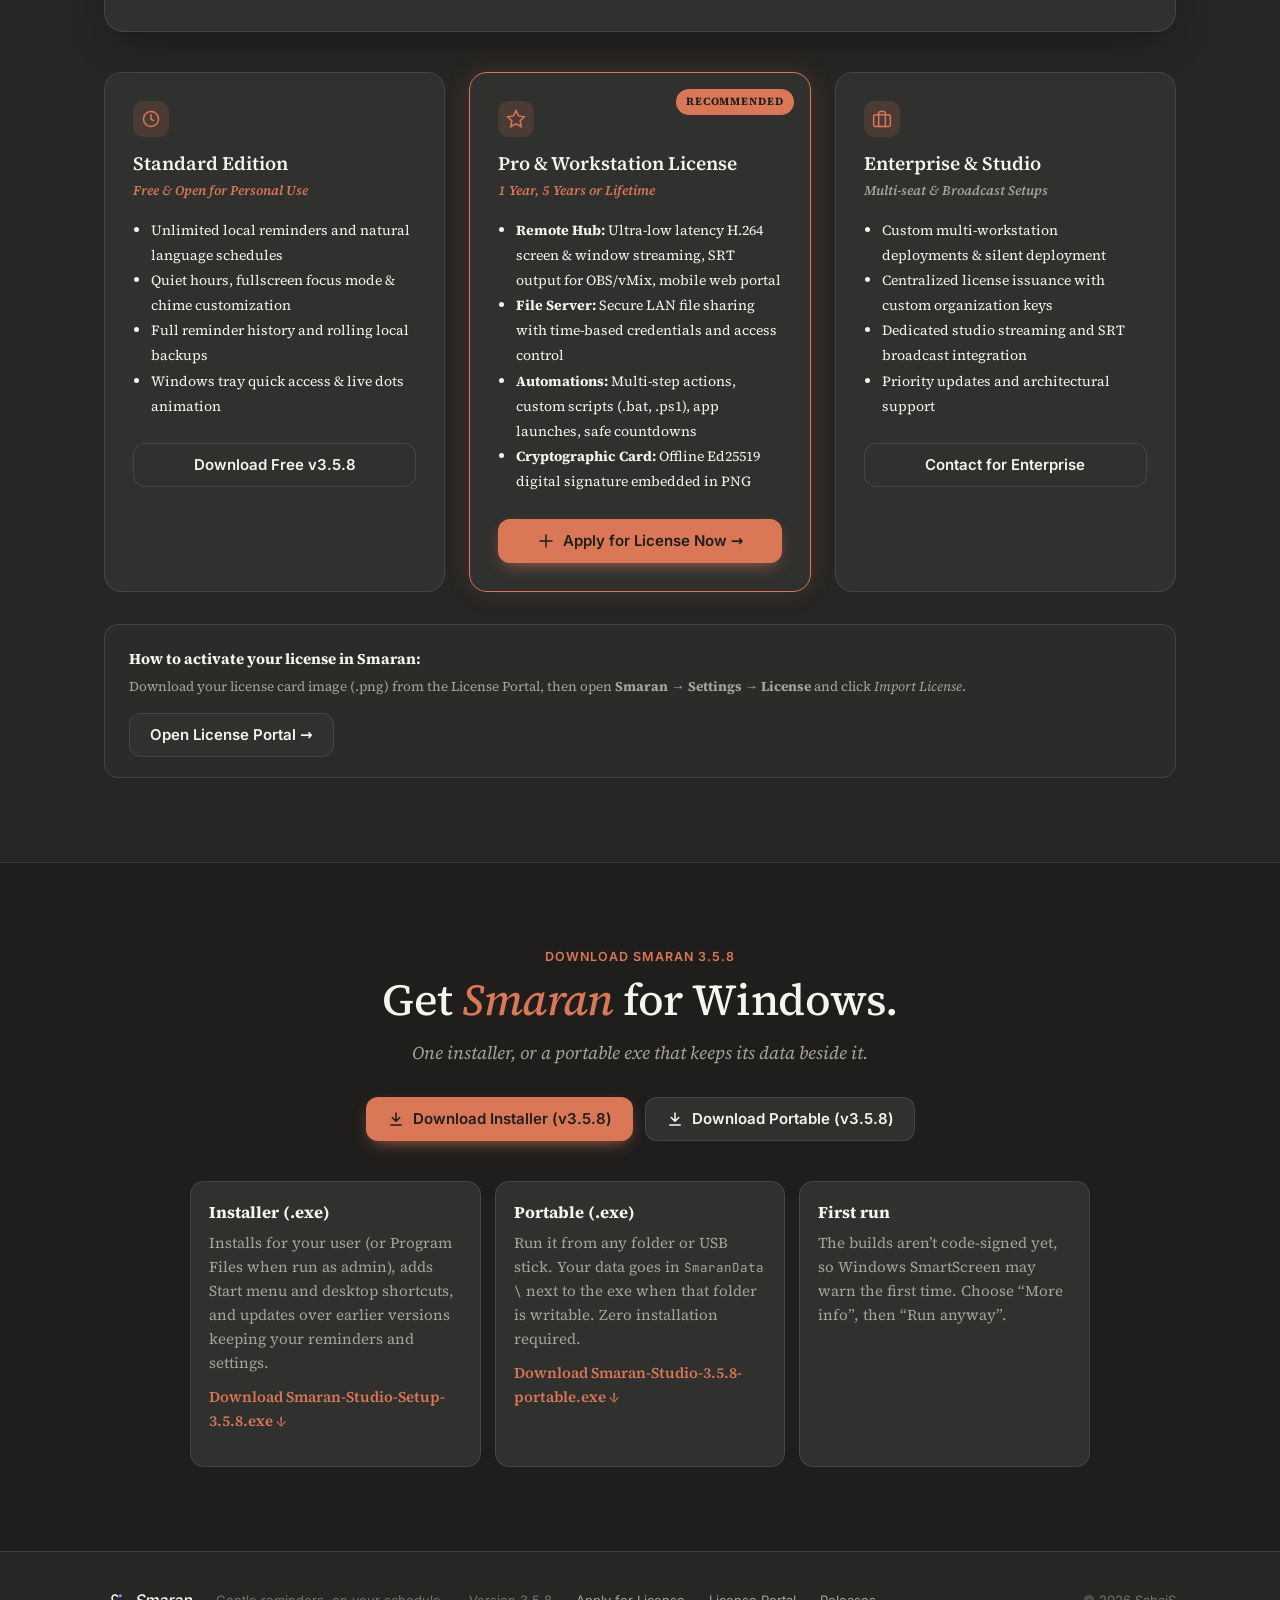
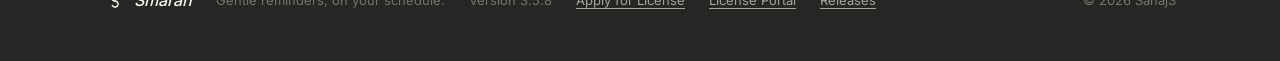
==== commit 55c53337: "Website: release 3.5.8 Co-Authored-By: Claude Sonnet 5.5 <noreply@anthropic.com>" ====
--- a/index.html
+++ b/index.html
@@ -102,7 +102,7 @@
             <div class="cta">
               <a
                 class="btn btn-primary"
-                href="https://github.com/SahajIVVIX-1/Smaran-Studio/releases/download/v3.5.7/Smaran-Studio-Setup-3.5.7.exe"
+                href="https://github.com/SahajIVVIX-1/Smaran-Studio/releases/download/v3.5.8/Smaran-Studio-Setup-3.5.8.exe"
               >
                 <svg
                   width="18"
@@ -121,7 +121,7 @@
               </a>
               <a
                 class="btn btn-secondary"
-                href="https://github.com/SahajIVVIX-1/Smaran-Studio/releases/download/v3.5.7/Smaran-Studio-3.5.7-portable.exe"
+                href="https://github.com/SahajIVVIX-1/Smaran-Studio/releases/download/v3.5.8/Smaran-Studio-3.5.8-portable.exe"
               >
                 <svg
                   width="18"
@@ -140,7 +140,7 @@
               </a>
               <a class="btn btn-secondary" href="#features">See what it does</a>
             </div>
-            <p class="fine">Version 3.5.7 for Windows 10 & 11 · Installer or portable standalone exe</p>
+            <p class="fine">Version 3.5.8 for Windows 10 & 11 · Installer or portable standalone exe</p>
           </div>
 
           <div class="stage" aria-label="A Smaran notification, live">
@@ -566,7 +566,7 @@
                 <li>Full reminder history and rolling local backups</li>
                 <li>Windows tray quick access & live dots animation</li>
               </ul>
-              <a class="btn btn-secondary" href="#download" style="width: 100%; justify-content: center;">Download Free v3.5.7</a>
+              <a class="btn btn-secondary" href="#download" style="width: 100%; justify-content: center;">Download Free v3.5.8</a>
             </article>
 
             <article class="feature reveal" style="border: 1px solid var(--accent); border-radius: 18px; padding: 28px; background: var(--surface); box-shadow: 0 0 24px var(--accent-soft); position: relative;">
@@ -616,35 +616,35 @@
 
       <section class="block alt download" id="download">
         <div class="wrap reveal">
-          <p class="eyebrow">Download Smaran 3.5.7</p>
+          <p class="eyebrow">Download Smaran 3.5.8</p>
           <h2>Get <em>Smaran</em> for Windows.</h2>
           <p class="intro">One installer, or a portable exe that keeps its data beside it.</p>
           <div class="cta" style="display: flex; gap: 12px; flex-wrap: wrap; justify-content: center;">
             <a
               class="btn btn-primary"
-              href="https://github.com/SahajIVVIX-1/Smaran-Studio/releases/download/v3.5.7/Smaran-Studio-Setup-3.5.7.exe"
+              href="https://github.com/SahajIVVIX-1/Smaran-Studio/releases/download/v3.5.8/Smaran-Studio-Setup-3.5.8.exe"
             >
               <svg width="18" height="18" viewBox="0 0 24 24" fill="none" stroke="currentColor" stroke-width="2" stroke-linecap="round" stroke-linejoin="round" aria-hidden="true"><path d="M12 4v11M7 10l5 5 5-5M5 20h14" /></svg>
-              Download Installer (v3.5.7)
+              Download Installer (v3.5.8)
             </a>
             <a
               class="btn btn-secondary"
-              href="https://github.com/SahajIVVIX-1/Smaran-Studio/releases/download/v3.5.7/Smaran-Studio-3.5.7-portable.exe"
+              href="https://github.com/SahajIVVIX-1/Smaran-Studio/releases/download/v3.5.8/Smaran-Studio-3.5.8-portable.exe"
             >
               <svg width="18" height="18" viewBox="0 0 24 24" fill="none" stroke="currentColor" stroke-width="2" stroke-linecap="round" stroke-linejoin="round" aria-hidden="true"><path d="M12 4v11M7 10l5 5 5-5M5 20h14" /></svg>
-              Download Portable (v3.5.7)
+              Download Portable (v3.5.8)
             </a>
           </div>
           <div class="dl-notes">
             <div>
               <strong>Installer (.exe)</strong>
               Installs for your user (or Program Files when run as admin), adds Start menu and desktop shortcuts, and updates over earlier versions keeping your reminders and settings.
-              <p style="margin-top: 10px"><a style="color: var(--accent); font-weight: 600; text-decoration: none;" href="https://github.com/SahajIVVIX-1/Smaran-Studio/releases/download/v3.5.7/Smaran-Studio-Setup-3.5.7.exe">Download Smaran-Studio-Setup-3.5.7.exe ↓</a></p>
+              <p style="margin-top: 10px"><a style="color: var(--accent); font-weight: 600; text-decoration: none;" href="https://github.com/SahajIVVIX-1/Smaran-Studio/releases/download/v3.5.8/Smaran-Studio-Setup-3.5.8.exe">Download Smaran-Studio-Setup-3.5.8.exe ↓</a></p>
             </div>
             <div>
               <strong>Portable (.exe)</strong>
               Run it from any folder or USB stick. Your data goes in <code>SmaranData\</code> next to the exe when that folder is writable. Zero installation required.
-              <p style="margin-top: 10px"><a style="color: var(--accent); font-weight: 600; text-decoration: none;" href="https://github.com/SahajIVVIX-1/Smaran-Studio/releases/download/v3.5.7/Smaran-Studio-3.5.7-portable.exe">Download Smaran-Studio-3.5.7-portable.exe ↓</a></p>
+              <p style="margin-top: 10px"><a style="color: var(--accent); font-weight: 600; text-decoration: none;" href="https://github.com/SahajIVVIX-1/Smaran-Studio/releases/download/v3.5.8/Smaran-Studio-3.5.8-portable.exe">Download Smaran-Studio-3.5.8-portable.exe ↓</a></p>
             </div>
             <div>
               <strong>First run</strong>
@@ -662,7 +662,7 @@
           ><svg data-dots="smark" width="22" height="22"></svg><em>Smaran</em></a
         >
         <span>Gentle reminders, on your schedule.</span>
-        <span>Version 3.5.7</span>
+        <span>Version 3.5.8</span>
         <a href="#license">Apply for License</a>
         <a href="Register/">License Portal</a>
         <a href="https://github.com/SahajIVVIX-1/Smaran-Studio/releases">Releases</a>
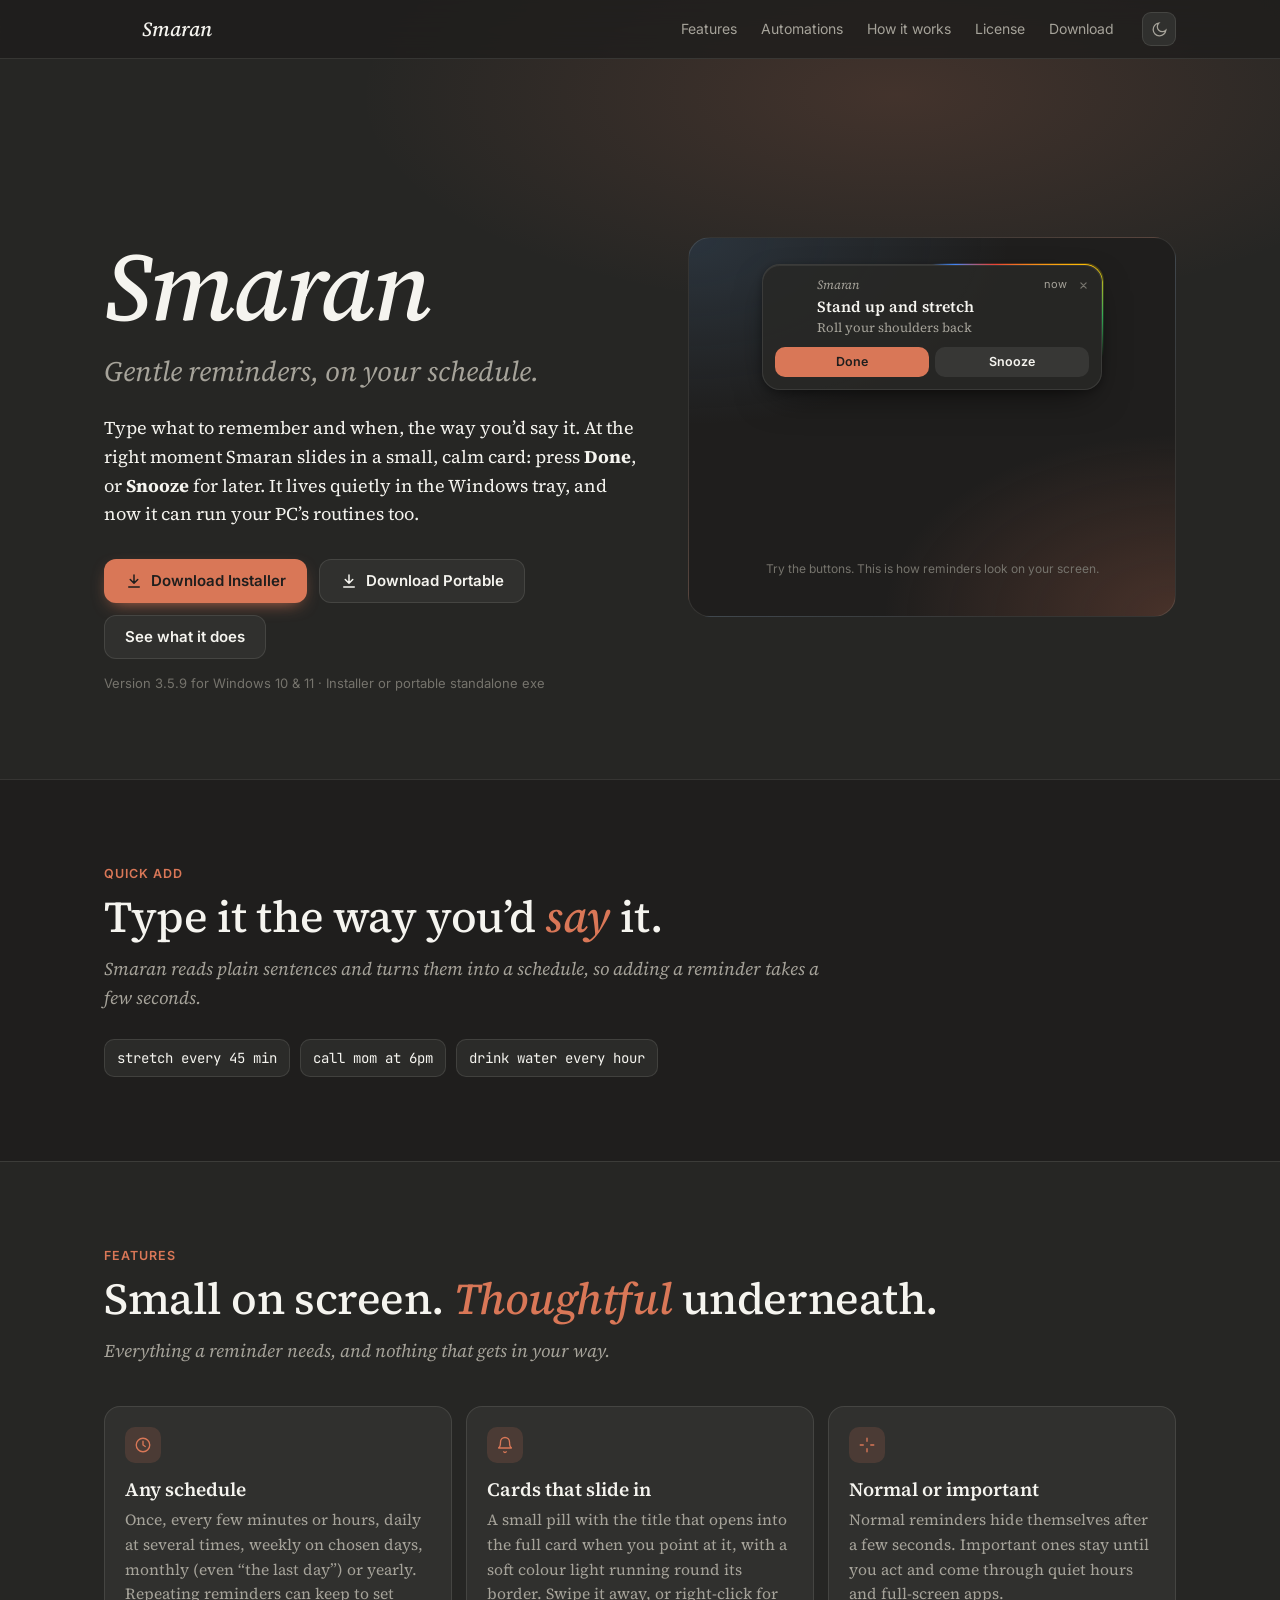
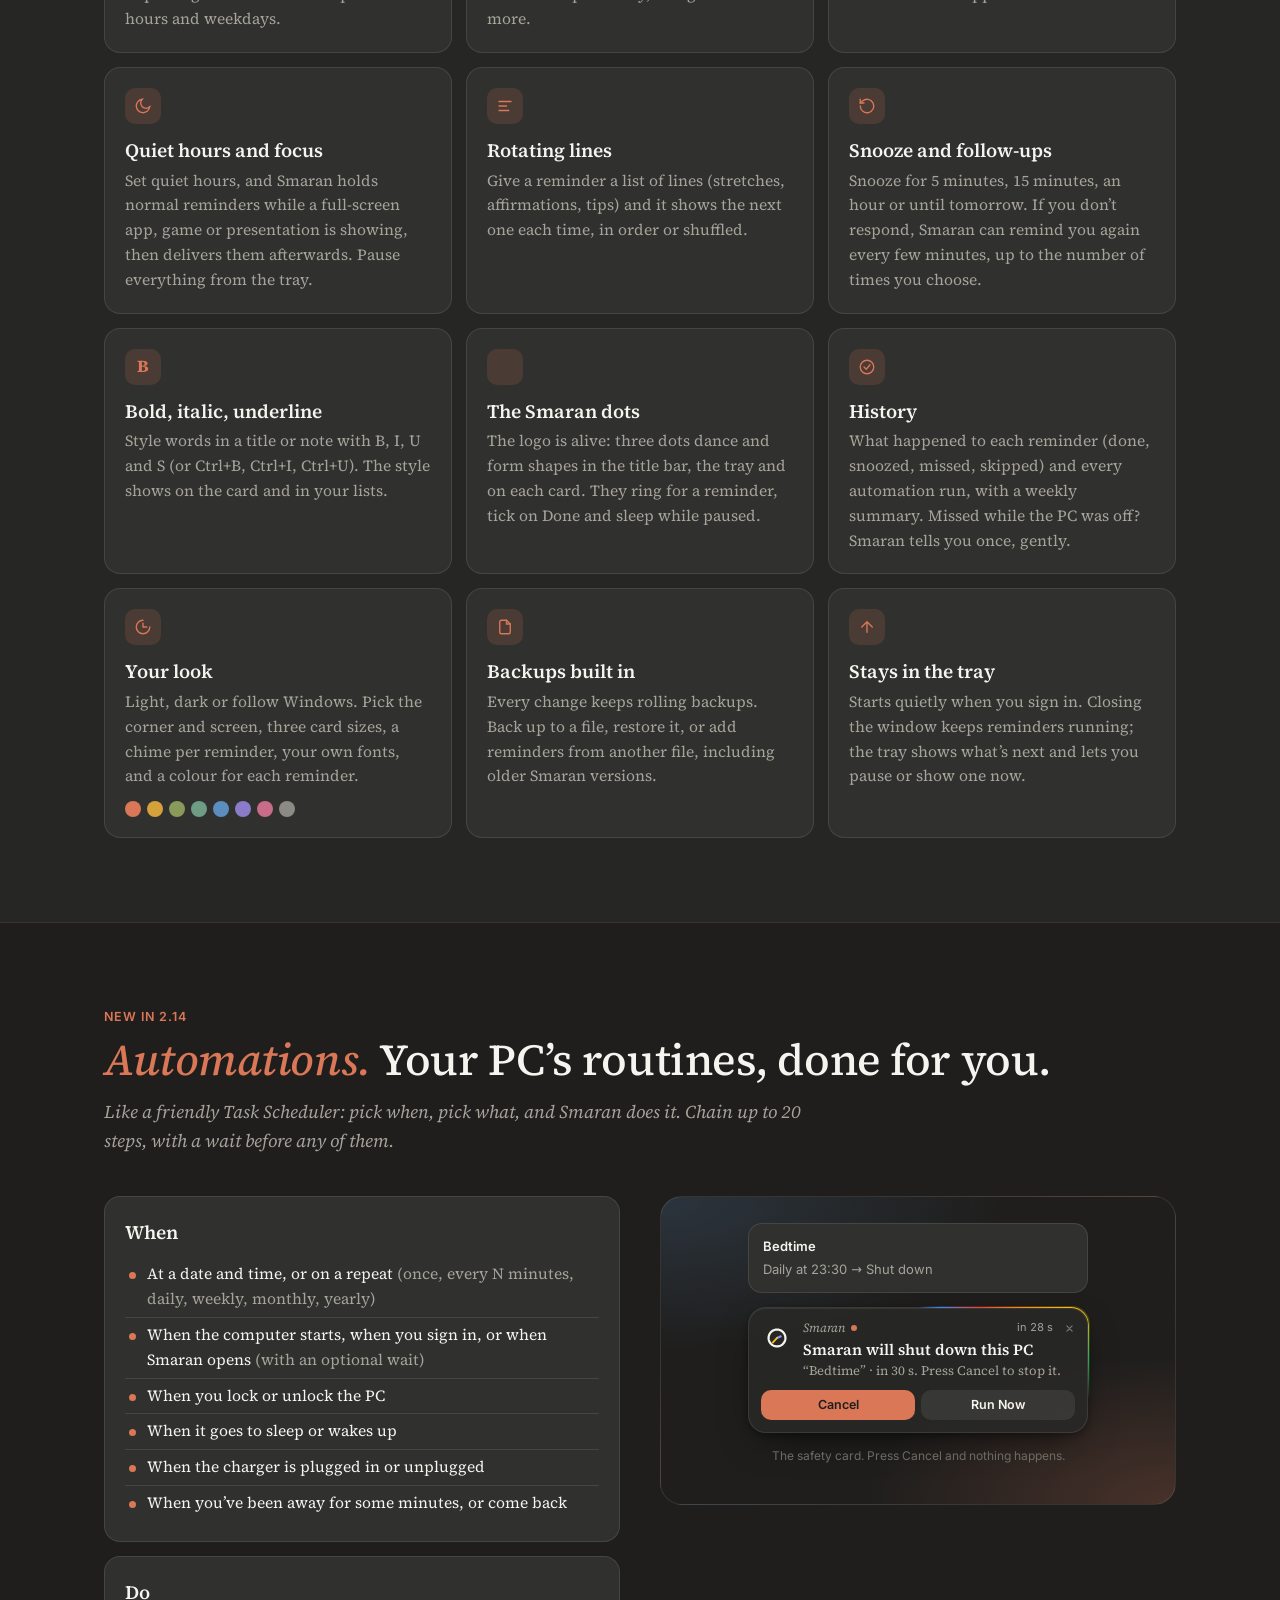
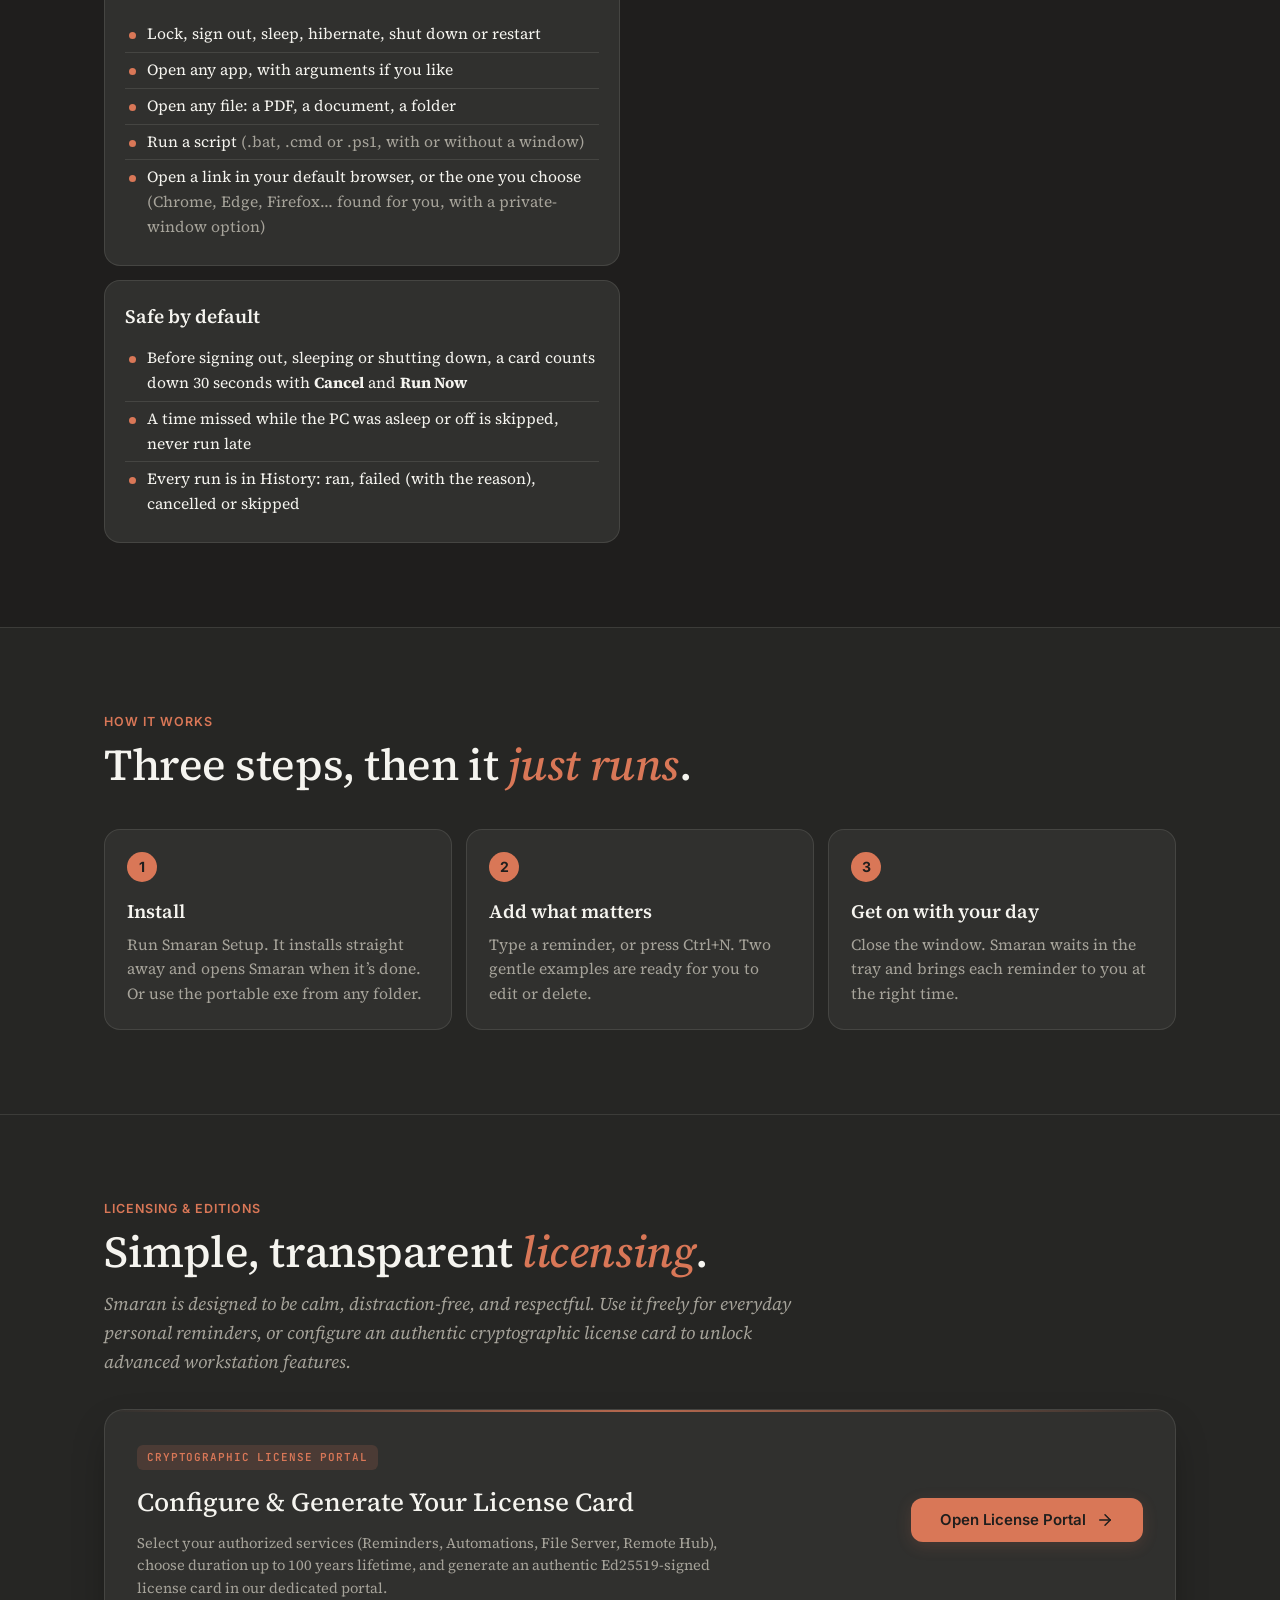
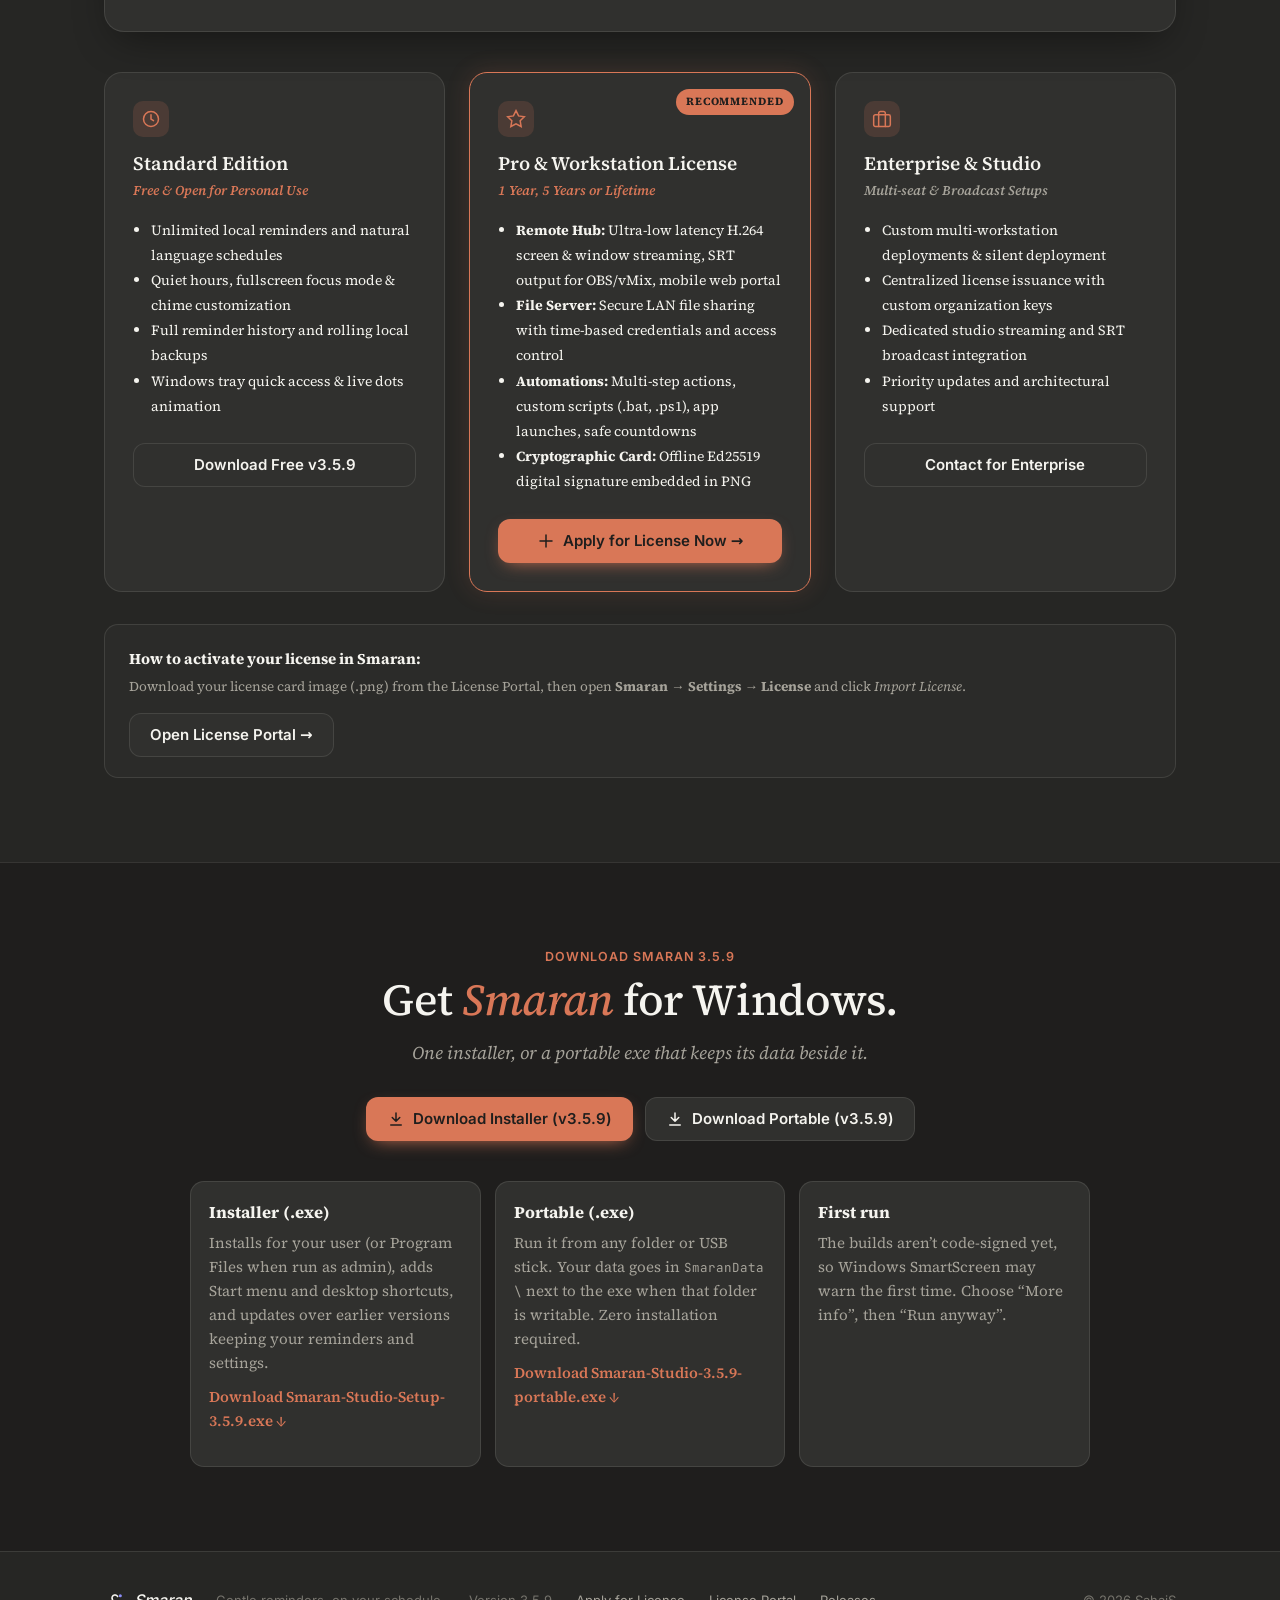
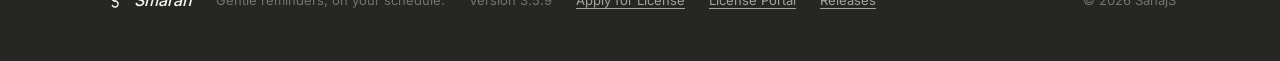
==== commit 10efcb64: "Website: release 3.5.9 Co-Authored-By: Claude Sonnet 5.5 <noreply@anthropic.com>" ====
--- a/index.html
+++ b/index.html
@@ -102,7 +102,7 @@
             <div class="cta">
               <a
                 class="btn btn-primary"
-                href="https://github.com/SahajIVVIX-1/Smaran-Studio/releases/download/v3.5.8/Smaran-Studio-Setup-3.5.8.exe"
+                href="https://github.com/SahajIVVIX-1/Smaran-Studio/releases/download/v3.5.9/Smaran-Studio-Setup-3.5.9.exe"
               >
                 <svg
                   width="18"
@@ -121,7 +121,7 @@
               </a>
               <a
                 class="btn btn-secondary"
-                href="https://github.com/SahajIVVIX-1/Smaran-Studio/releases/download/v3.5.8/Smaran-Studio-3.5.8-portable.exe"
+                href="https://github.com/SahajIVVIX-1/Smaran-Studio/releases/download/v3.5.9/Smaran-Studio-3.5.9-portable.exe"
               >
                 <svg
                   width="18"
@@ -140,7 +140,7 @@
               </a>
               <a class="btn btn-secondary" href="#features">See what it does</a>
             </div>
-            <p class="fine">Version 3.5.8 for Windows 10 & 11 · Installer or portable standalone exe</p>
+            <p class="fine">Version 3.5.9 for Windows 10 & 11 · Installer or portable standalone exe</p>
           </div>
 
           <div class="stage" aria-label="A Smaran notification, live">
@@ -566,7 +566,7 @@
                 <li>Full reminder history and rolling local backups</li>
                 <li>Windows tray quick access & live dots animation</li>
               </ul>
-              <a class="btn btn-secondary" href="#download" style="width: 100%; justify-content: center;">Download Free v3.5.8</a>
+              <a class="btn btn-secondary" href="#download" style="width: 100%; justify-content: center;">Download Free v3.5.9</a>
             </article>
 
             <article class="feature reveal" style="border: 1px solid var(--accent); border-radius: 18px; padding: 28px; background: var(--surface); box-shadow: 0 0 24px var(--accent-soft); position: relative;">
@@ -616,35 +616,35 @@
 
       <section class="block alt download" id="download">
         <div class="wrap reveal">
-          <p class="eyebrow">Download Smaran 3.5.8</p>
+          <p class="eyebrow">Download Smaran 3.5.9</p>
           <h2>Get <em>Smaran</em> for Windows.</h2>
           <p class="intro">One installer, or a portable exe that keeps its data beside it.</p>
           <div class="cta" style="display: flex; gap: 12px; flex-wrap: wrap; justify-content: center;">
             <a
               class="btn btn-primary"
-              href="https://github.com/SahajIVVIX-1/Smaran-Studio/releases/download/v3.5.8/Smaran-Studio-Setup-3.5.8.exe"
+              href="https://github.com/SahajIVVIX-1/Smaran-Studio/releases/download/v3.5.9/Smaran-Studio-Setup-3.5.9.exe"
             >
               <svg width="18" height="18" viewBox="0 0 24 24" fill="none" stroke="currentColor" stroke-width="2" stroke-linecap="round" stroke-linejoin="round" aria-hidden="true"><path d="M12 4v11M7 10l5 5 5-5M5 20h14" /></svg>
-              Download Installer (v3.5.8)
+              Download Installer (v3.5.9)
             </a>
             <a
               class="btn btn-secondary"
-              href="https://github.com/SahajIVVIX-1/Smaran-Studio/releases/download/v3.5.8/Smaran-Studio-3.5.8-portable.exe"
+              href="https://github.com/SahajIVVIX-1/Smaran-Studio/releases/download/v3.5.9/Smaran-Studio-3.5.9-portable.exe"
             >
               <svg width="18" height="18" viewBox="0 0 24 24" fill="none" stroke="currentColor" stroke-width="2" stroke-linecap="round" stroke-linejoin="round" aria-hidden="true"><path d="M12 4v11M7 10l5 5 5-5M5 20h14" /></svg>
-              Download Portable (v3.5.8)
+              Download Portable (v3.5.9)
             </a>
           </div>
           <div class="dl-notes">
             <div>
               <strong>Installer (.exe)</strong>
               Installs for your user (or Program Files when run as admin), adds Start menu and desktop shortcuts, and updates over earlier versions keeping your reminders and settings.
-              <p style="margin-top: 10px"><a style="color: var(--accent); font-weight: 600; text-decoration: none;" href="https://github.com/SahajIVVIX-1/Smaran-Studio/releases/download/v3.5.8/Smaran-Studio-Setup-3.5.8.exe">Download Smaran-Studio-Setup-3.5.8.exe ↓</a></p>
+              <p style="margin-top: 10px"><a style="color: var(--accent); font-weight: 600; text-decoration: none;" href="https://github.com/SahajIVVIX-1/Smaran-Studio/releases/download/v3.5.9/Smaran-Studio-Setup-3.5.9.exe">Download Smaran-Studio-Setup-3.5.9.exe ↓</a></p>
             </div>
             <div>
               <strong>Portable (.exe)</strong>
               Run it from any folder or USB stick. Your data goes in <code>SmaranData\</code> next to the exe when that folder is writable. Zero installation required.
-              <p style="margin-top: 10px"><a style="color: var(--accent); font-weight: 600; text-decoration: none;" href="https://github.com/SahajIVVIX-1/Smaran-Studio/releases/download/v3.5.8/Smaran-Studio-3.5.8-portable.exe">Download Smaran-Studio-3.5.8-portable.exe ↓</a></p>
+              <p style="margin-top: 10px"><a style="color: var(--accent); font-weight: 600; text-decoration: none;" href="https://github.com/SahajIVVIX-1/Smaran-Studio/releases/download/v3.5.9/Smaran-Studio-3.5.9-portable.exe">Download Smaran-Studio-3.5.9-portable.exe ↓</a></p>
             </div>
             <div>
               <strong>First run</strong>
@@ -662,7 +662,7 @@
           ><svg data-dots="smark" width="22" height="22"></svg><em>Smaran</em></a
         >
         <span>Gentle reminders, on your schedule.</span>
-        <span>Version 3.5.8</span>
+        <span>Version 3.5.9</span>
         <a href="#license">Apply for License</a>
         <a href="Register/">License Portal</a>
         <a href="https://github.com/SahajIVVIX-1/Smaran-Studio/releases">Releases</a>
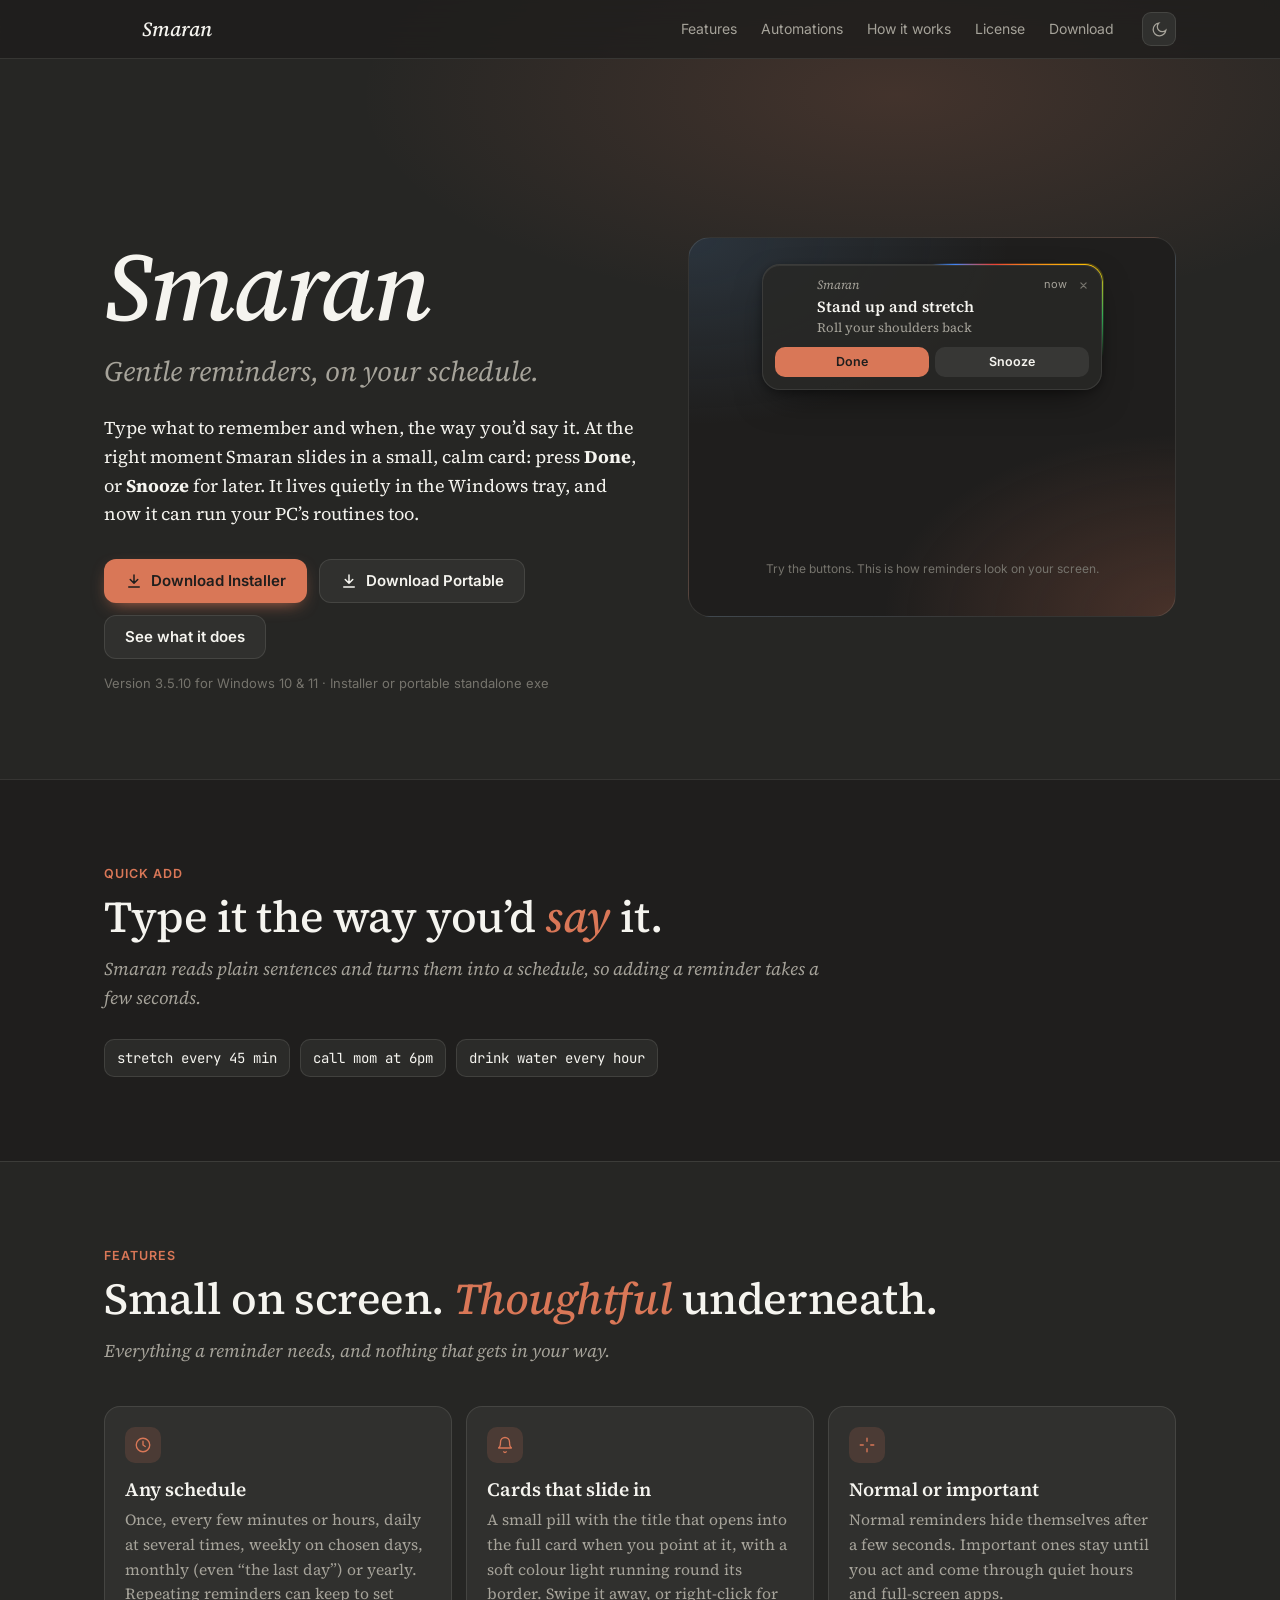
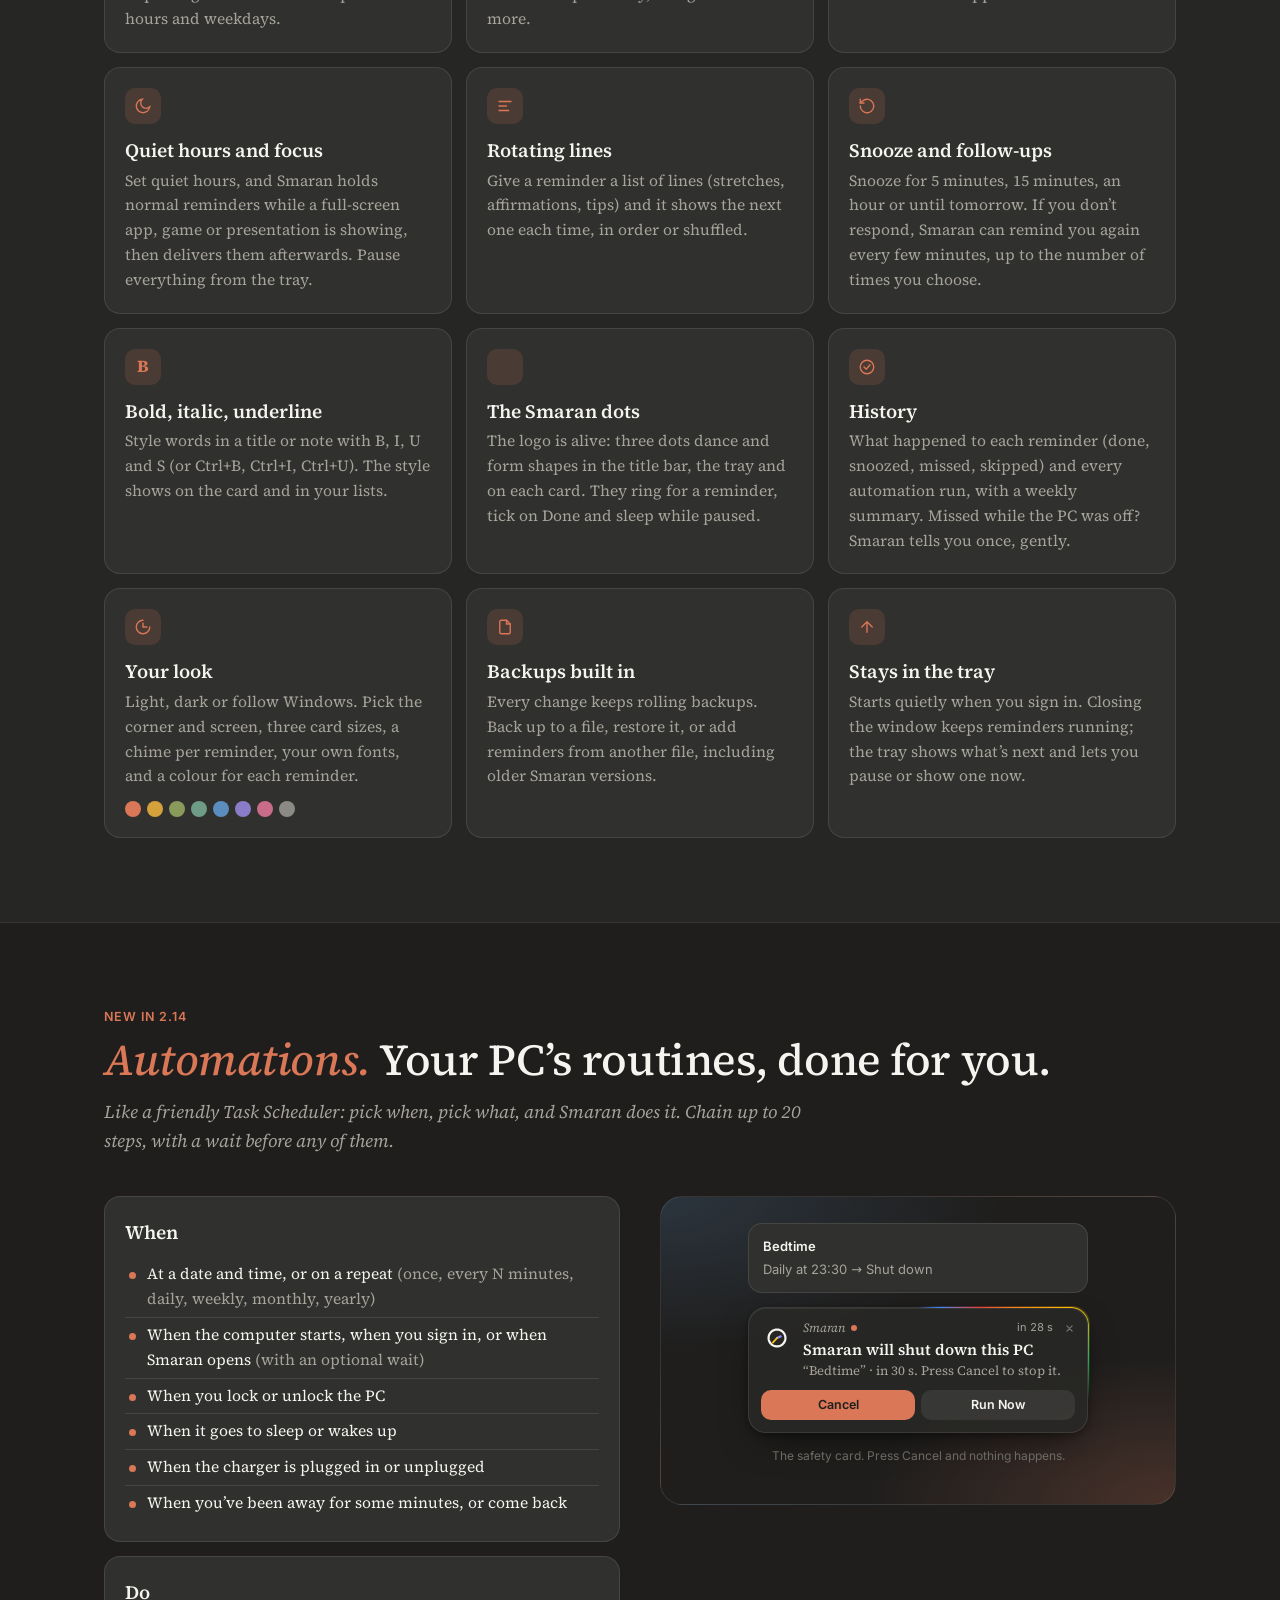
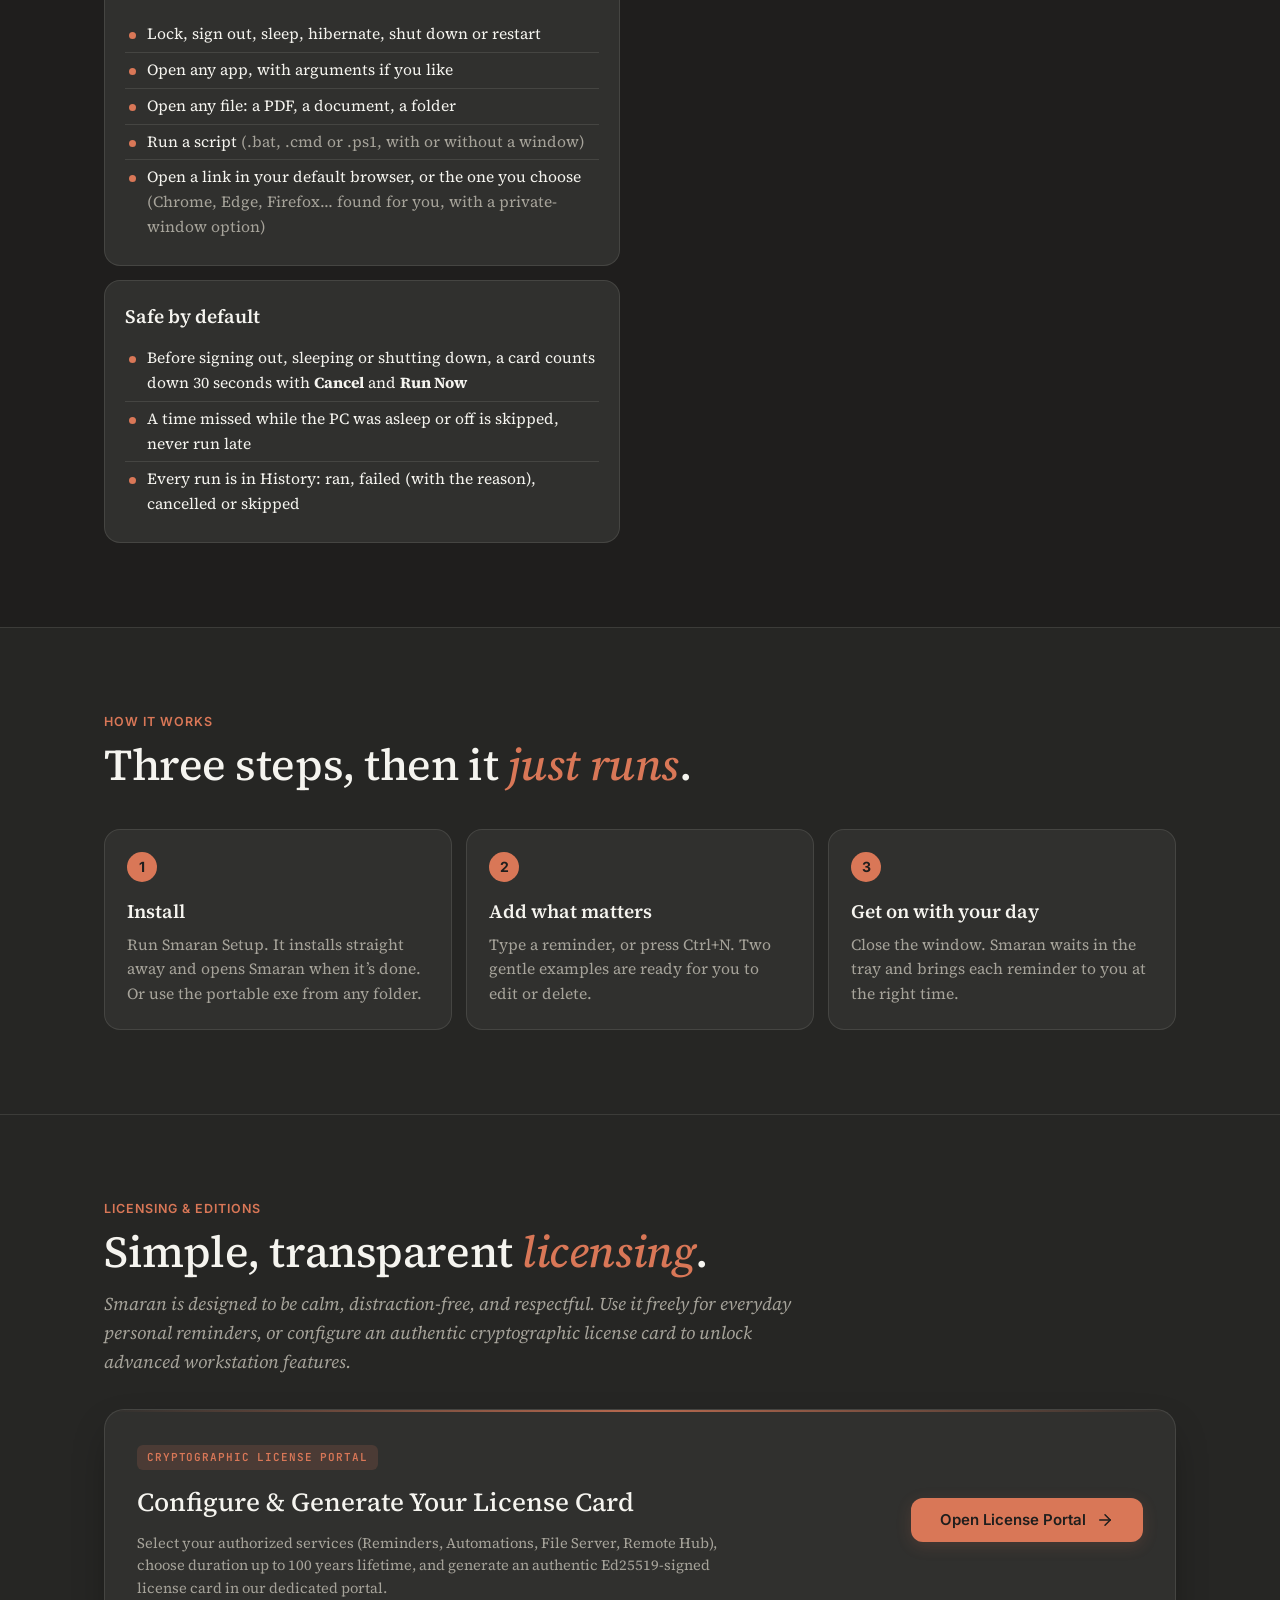
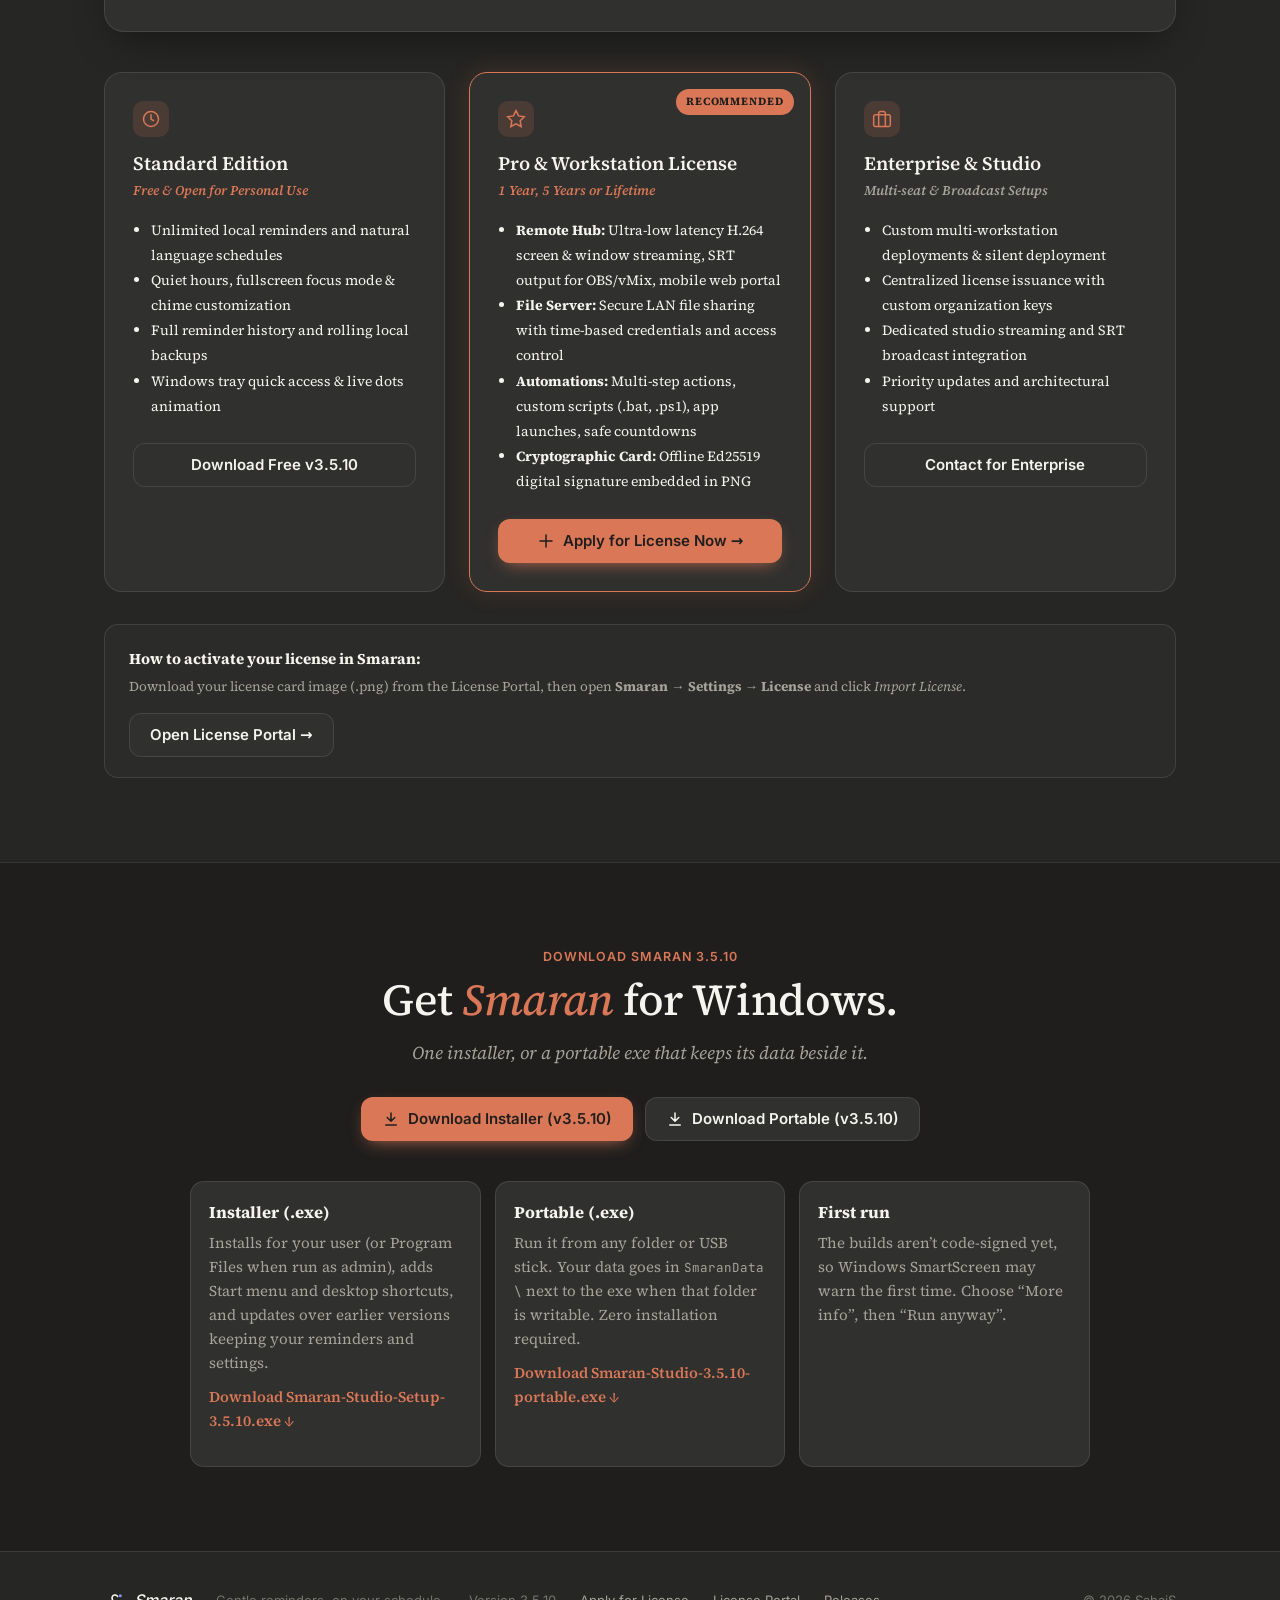
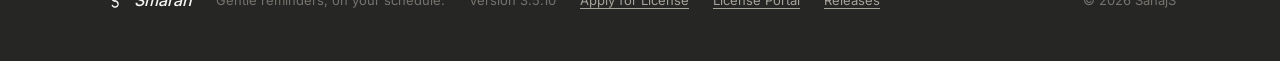
==== commit f1d4d189: "Website: 3.5.10, trial licenses on the Register page Co-Authored-By: Claude Sonnet 5.5 <noreply@anth" ====
--- a/index.html
+++ b/index.html
@@ -102,7 +102,7 @@
             <div class="cta">
               <a
                 class="btn btn-primary"
-                href="https://github.com/SahajIVVIX-1/Smaran-Studio/releases/download/v3.5.9/Smaran-Studio-Setup-3.5.9.exe"
+                href="https://github.com/SahajIVVIX-1/Smaran-Studio/releases/download/v3.5.10/Smaran-Studio-Setup-3.5.10.exe"
               >
                 <svg
                   width="18"
@@ -121,7 +121,7 @@
               </a>
               <a
                 class="btn btn-secondary"
-                href="https://github.com/SahajIVVIX-1/Smaran-Studio/releases/download/v3.5.9/Smaran-Studio-3.5.9-portable.exe"
+                href="https://github.com/SahajIVVIX-1/Smaran-Studio/releases/download/v3.5.10/Smaran-Studio-3.5.10-portable.exe"
               >
                 <svg
                   width="18"
@@ -140,7 +140,7 @@
               </a>
               <a class="btn btn-secondary" href="#features">See what it does</a>
             </div>
-            <p class="fine">Version 3.5.9 for Windows 10 & 11 · Installer or portable standalone exe</p>
+            <p class="fine">Version 3.5.10 for Windows 10 & 11 · Installer or portable standalone exe</p>
           </div>
 
           <div class="stage" aria-label="A Smaran notification, live">
@@ -566,7 +566,7 @@
                 <li>Full reminder history and rolling local backups</li>
                 <li>Windows tray quick access & live dots animation</li>
               </ul>
-              <a class="btn btn-secondary" href="#download" style="width: 100%; justify-content: center;">Download Free v3.5.9</a>
+              <a class="btn btn-secondary" href="#download" style="width: 100%; justify-content: center;">Download Free v3.5.10</a>
             </article>
 
             <article class="feature reveal" style="border: 1px solid var(--accent); border-radius: 18px; padding: 28px; background: var(--surface); box-shadow: 0 0 24px var(--accent-soft); position: relative;">
@@ -616,35 +616,35 @@
 
       <section class="block alt download" id="download">
         <div class="wrap reveal">
-          <p class="eyebrow">Download Smaran 3.5.9</p>
+          <p class="eyebrow">Download Smaran 3.5.10</p>
           <h2>Get <em>Smaran</em> for Windows.</h2>
           <p class="intro">One installer, or a portable exe that keeps its data beside it.</p>
           <div class="cta" style="display: flex; gap: 12px; flex-wrap: wrap; justify-content: center;">
             <a
               class="btn btn-primary"
-              href="https://github.com/SahajIVVIX-1/Smaran-Studio/releases/download/v3.5.9/Smaran-Studio-Setup-3.5.9.exe"
+              href="https://github.com/SahajIVVIX-1/Smaran-Studio/releases/download/v3.5.10/Smaran-Studio-Setup-3.5.10.exe"
             >
               <svg width="18" height="18" viewBox="0 0 24 24" fill="none" stroke="currentColor" stroke-width="2" stroke-linecap="round" stroke-linejoin="round" aria-hidden="true"><path d="M12 4v11M7 10l5 5 5-5M5 20h14" /></svg>
-              Download Installer (v3.5.9)
+              Download Installer (v3.5.10)
             </a>
             <a
               class="btn btn-secondary"
-              href="https://github.com/SahajIVVIX-1/Smaran-Studio/releases/download/v3.5.9/Smaran-Studio-3.5.9-portable.exe"
+              href="https://github.com/SahajIVVIX-1/Smaran-Studio/releases/download/v3.5.10/Smaran-Studio-3.5.10-portable.exe"
             >
               <svg width="18" height="18" viewBox="0 0 24 24" fill="none" stroke="currentColor" stroke-width="2" stroke-linecap="round" stroke-linejoin="round" aria-hidden="true"><path d="M12 4v11M7 10l5 5 5-5M5 20h14" /></svg>
-              Download Portable (v3.5.9)
+              Download Portable (v3.5.10)
             </a>
           </div>
           <div class="dl-notes">
             <div>
               <strong>Installer (.exe)</strong>
               Installs for your user (or Program Files when run as admin), adds Start menu and desktop shortcuts, and updates over earlier versions keeping your reminders and settings.
-              <p style="margin-top: 10px"><a style="color: var(--accent); font-weight: 600; text-decoration: none;" href="https://github.com/SahajIVVIX-1/Smaran-Studio/releases/download/v3.5.9/Smaran-Studio-Setup-3.5.9.exe">Download Smaran-Studio-Setup-3.5.9.exe ↓</a></p>
+              <p style="margin-top: 10px"><a style="color: var(--accent); font-weight: 600; text-decoration: none;" href="https://github.com/SahajIVVIX-1/Smaran-Studio/releases/download/v3.5.10/Smaran-Studio-Setup-3.5.10.exe">Download Smaran-Studio-Setup-3.5.10.exe ↓</a></p>
             </div>
             <div>
               <strong>Portable (.exe)</strong>
               Run it from any folder or USB stick. Your data goes in <code>SmaranData\</code> next to the exe when that folder is writable. Zero installation required.
-              <p style="margin-top: 10px"><a style="color: var(--accent); font-weight: 600; text-decoration: none;" href="https://github.com/SahajIVVIX-1/Smaran-Studio/releases/download/v3.5.9/Smaran-Studio-3.5.9-portable.exe">Download Smaran-Studio-3.5.9-portable.exe ↓</a></p>
+              <p style="margin-top: 10px"><a style="color: var(--accent); font-weight: 600; text-decoration: none;" href="https://github.com/SahajIVVIX-1/Smaran-Studio/releases/download/v3.5.10/Smaran-Studio-3.5.10-portable.exe">Download Smaran-Studio-3.5.10-portable.exe ↓</a></p>
             </div>
             <div>
               <strong>First run</strong>
@@ -662,7 +662,7 @@
           ><svg data-dots="smark" width="22" height="22"></svg><em>Smaran</em></a
         >
         <span>Gentle reminders, on your schedule.</span>
-        <span>Version 3.5.9</span>
+        <span>Version 3.5.10</span>
         <a href="#license">Apply for License</a>
         <a href="Register/">License Portal</a>
         <a href="https://github.com/SahajIVVIX-1/Smaran-Studio/releases">Releases</a>
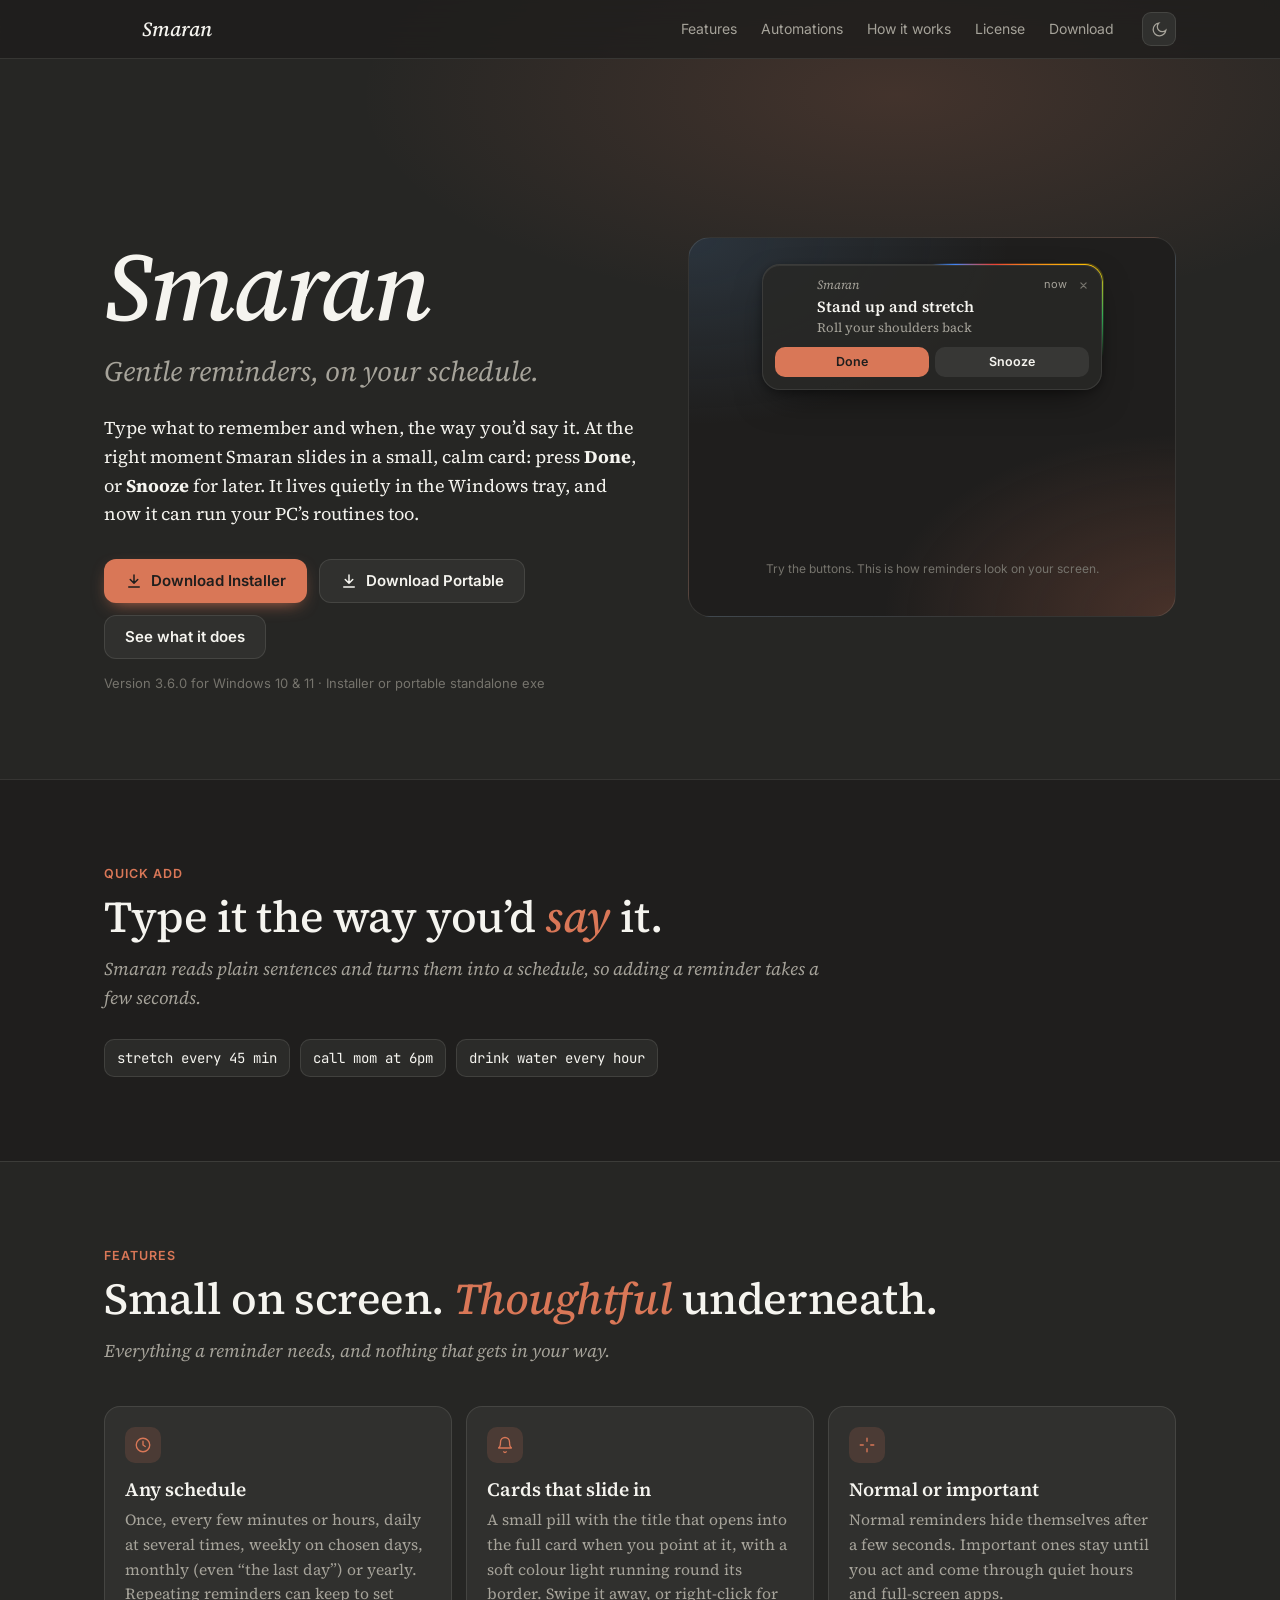
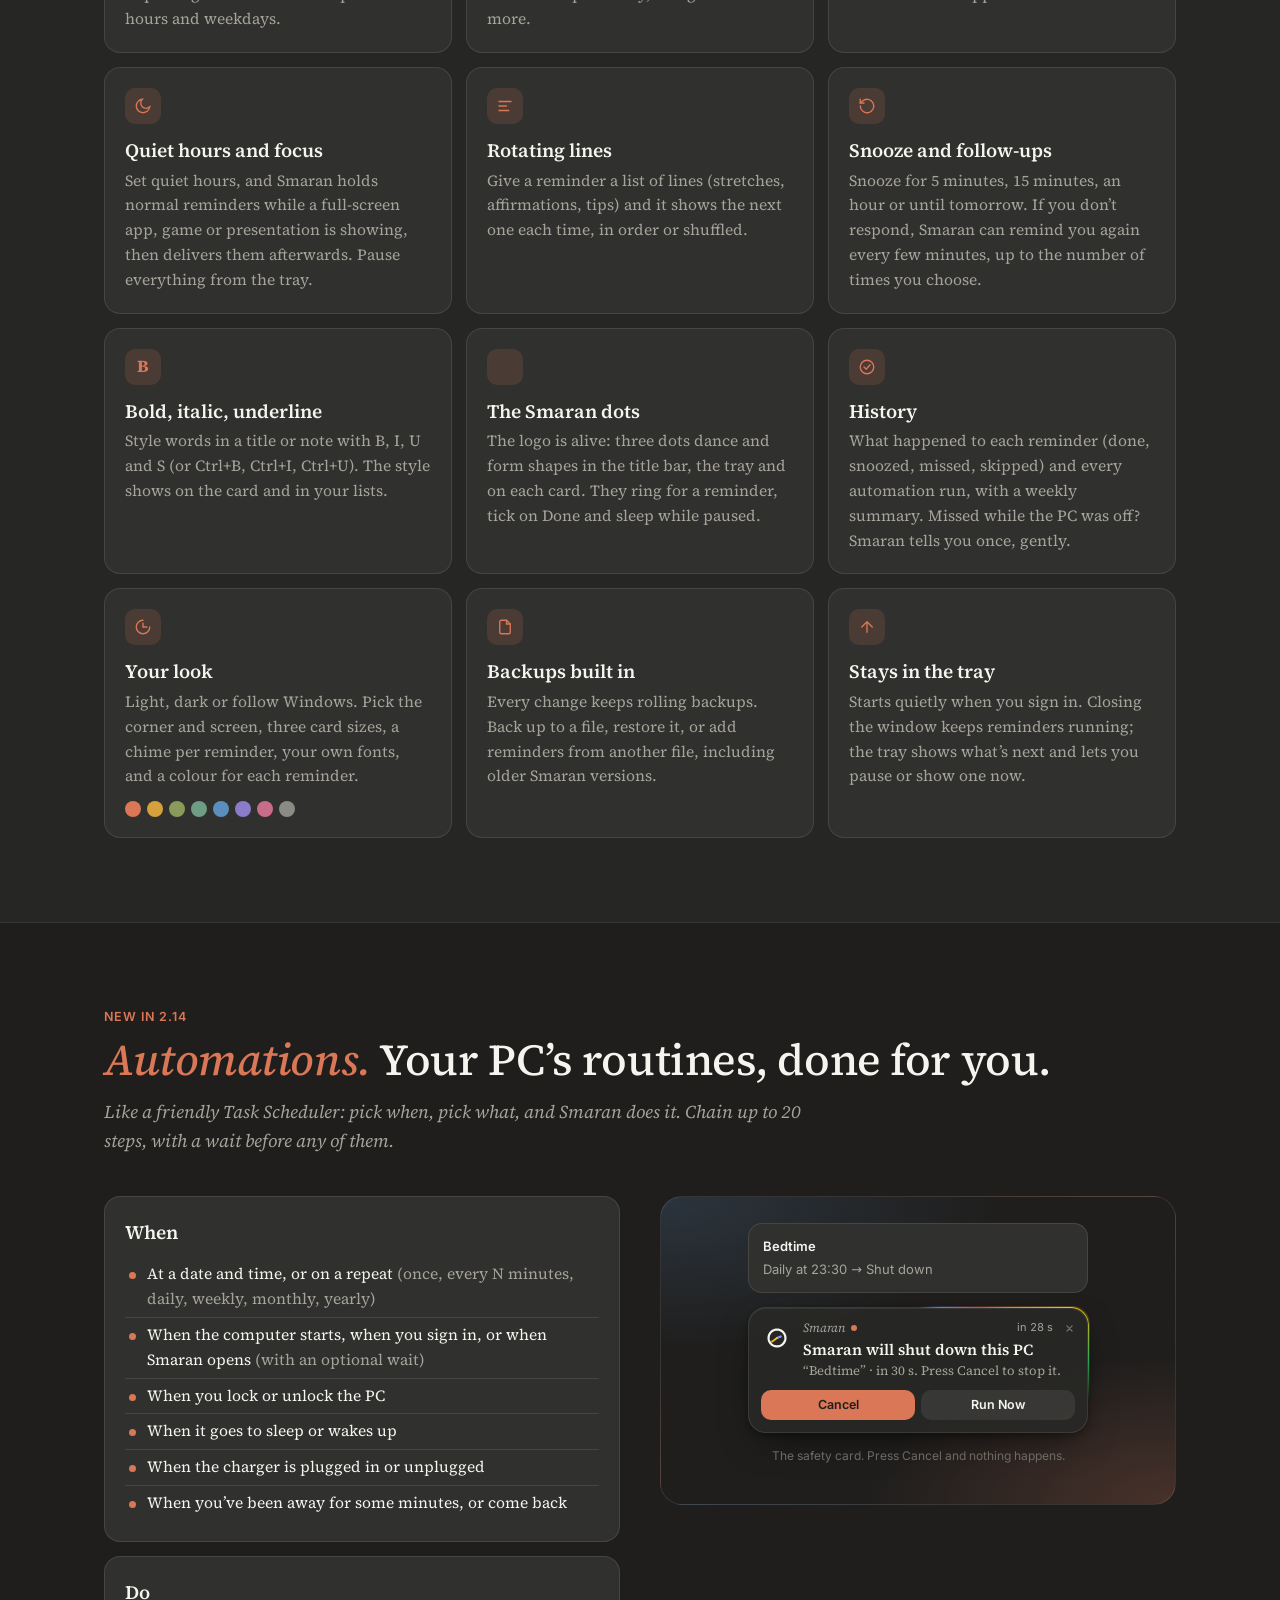
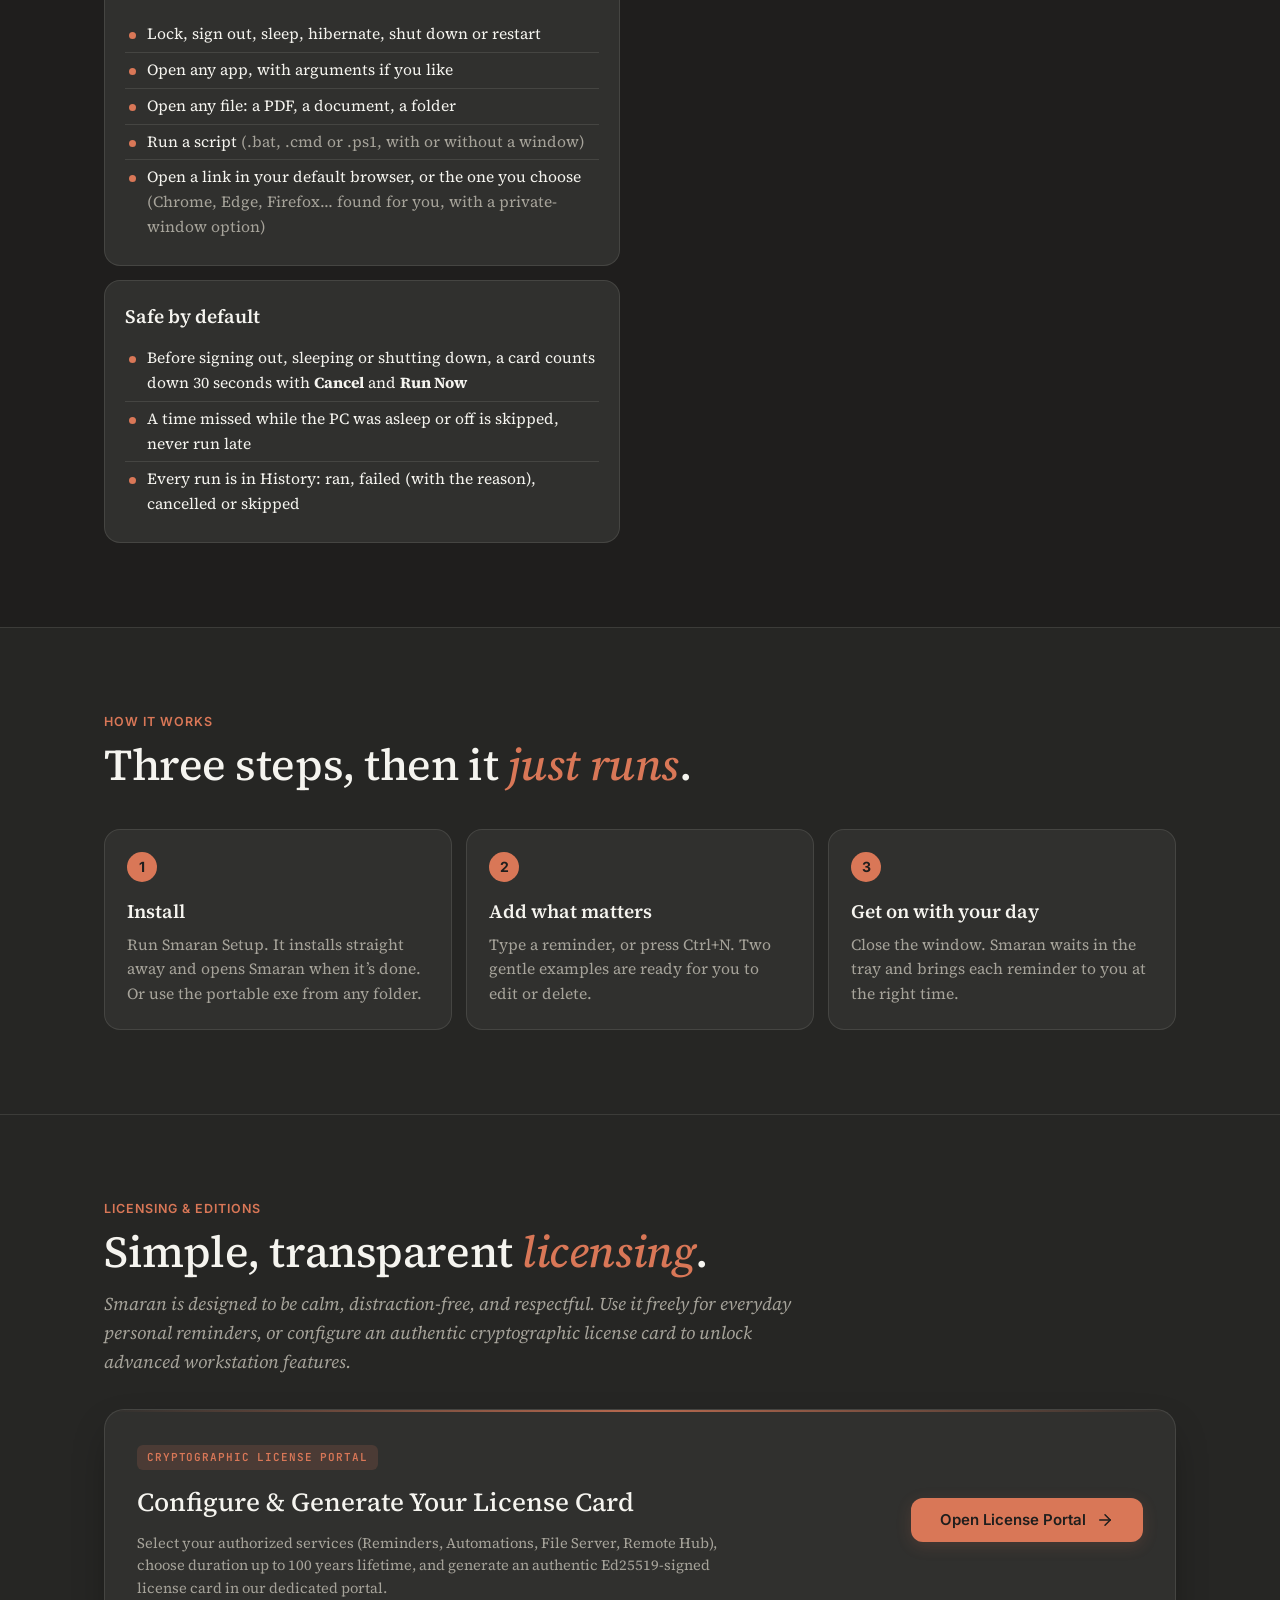
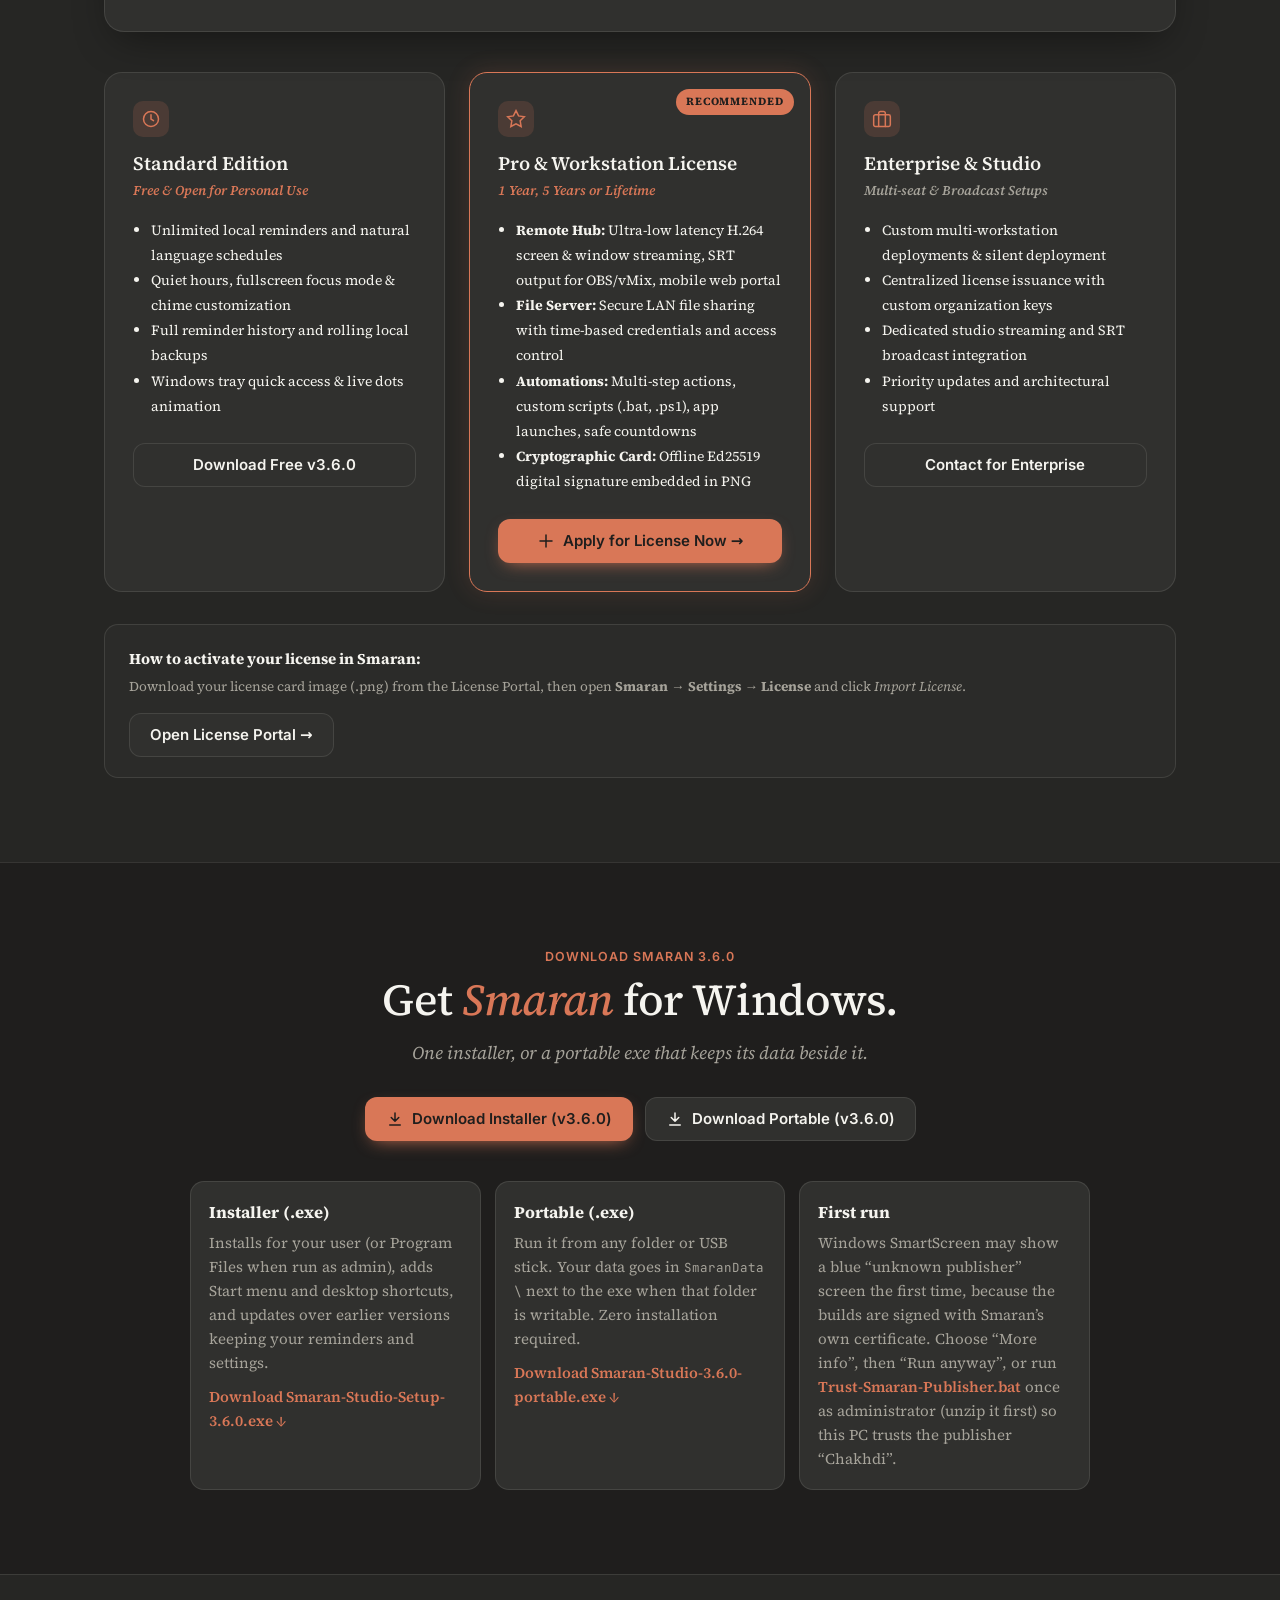
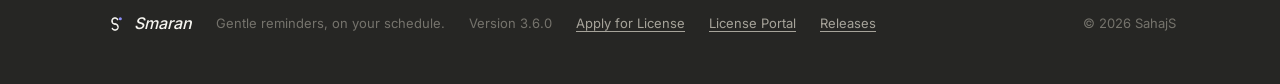
==== commit fc094852: "Website: release 3.6.0, trust-publisher helper Co-Authored-By: Claude Sonnet 5.5 <noreply@anthropic." ====
--- a/index.html
+++ b/index.html
@@ -102,7 +102,7 @@
             <div class="cta">
               <a
                 class="btn btn-primary"
-                href="https://github.com/SahajIVVIX-1/Smaran-Studio/releases/download/v3.5.10/Smaran-Studio-Setup-3.5.10.exe"
+                href="https://github.com/SahajIVVIX-1/Smaran-Studio/releases/download/v3.6.0/Smaran-Studio-Setup-3.6.0.exe"
               >
                 <svg
                   width="18"
@@ -121,7 +121,7 @@
               </a>
               <a
                 class="btn btn-secondary"
-                href="https://github.com/SahajIVVIX-1/Smaran-Studio/releases/download/v3.5.10/Smaran-Studio-3.5.10-portable.exe"
+                href="https://github.com/SahajIVVIX-1/Smaran-Studio/releases/download/v3.6.0/Smaran-Studio-3.6.0-portable.exe"
               >
                 <svg
                   width="18"
@@ -140,7 +140,7 @@
               </a>
               <a class="btn btn-secondary" href="#features">See what it does</a>
             </div>
-            <p class="fine">Version 3.5.10 for Windows 10 & 11 · Installer or portable standalone exe</p>
+            <p class="fine">Version 3.6.0 for Windows 10 & 11 · Installer or portable standalone exe</p>
           </div>
 
           <div class="stage" aria-label="A Smaran notification, live">
@@ -566,7 +566,7 @@
                 <li>Full reminder history and rolling local backups</li>
                 <li>Windows tray quick access & live dots animation</li>
               </ul>
-              <a class="btn btn-secondary" href="#download" style="width: 100%; justify-content: center;">Download Free v3.5.10</a>
+              <a class="btn btn-secondary" href="#download" style="width: 100%; justify-content: center;">Download Free v3.6.0</a>
             </article>
 
             <article class="feature reveal" style="border: 1px solid var(--accent); border-radius: 18px; padding: 28px; background: var(--surface); box-shadow: 0 0 24px var(--accent-soft); position: relative;">
@@ -616,40 +616,39 @@
 
       <section class="block alt download" id="download">
         <div class="wrap reveal">
-          <p class="eyebrow">Download Smaran 3.5.10</p>
+          <p class="eyebrow">Download Smaran 3.6.0</p>
           <h2>Get <em>Smaran</em> for Windows.</h2>
           <p class="intro">One installer, or a portable exe that keeps its data beside it.</p>
           <div class="cta" style="display: flex; gap: 12px; flex-wrap: wrap; justify-content: center;">
             <a
               class="btn btn-primary"
-              href="https://github.com/SahajIVVIX-1/Smaran-Studio/releases/download/v3.5.10/Smaran-Studio-Setup-3.5.10.exe"
+              href="https://github.com/SahajIVVIX-1/Smaran-Studio/releases/download/v3.6.0/Smaran-Studio-Setup-3.6.0.exe"
             >
               <svg width="18" height="18" viewBox="0 0 24 24" fill="none" stroke="currentColor" stroke-width="2" stroke-linecap="round" stroke-linejoin="round" aria-hidden="true"><path d="M12 4v11M7 10l5 5 5-5M5 20h14" /></svg>
-              Download Installer (v3.5.10)
+              Download Installer (v3.6.0)
             </a>
             <a
               class="btn btn-secondary"
-              href="https://github.com/SahajIVVIX-1/Smaran-Studio/releases/download/v3.5.10/Smaran-Studio-3.5.10-portable.exe"
+              href="https://github.com/SahajIVVIX-1/Smaran-Studio/releases/download/v3.6.0/Smaran-Studio-3.6.0-portable.exe"
             >
               <svg width="18" height="18" viewBox="0 0 24 24" fill="none" stroke="currentColor" stroke-width="2" stroke-linecap="round" stroke-linejoin="round" aria-hidden="true"><path d="M12 4v11M7 10l5 5 5-5M5 20h14" /></svg>
-              Download Portable (v3.5.10)
+              Download Portable (v3.6.0)
             </a>
           </div>
           <div class="dl-notes">
             <div>
               <strong>Installer (.exe)</strong>
               Installs for your user (or Program Files when run as admin), adds Start menu and desktop shortcuts, and updates over earlier versions keeping your reminders and settings.
-              <p style="margin-top: 10px"><a style="color: var(--accent); font-weight: 600; text-decoration: none;" href="https://github.com/SahajIVVIX-1/Smaran-Studio/releases/download/v3.5.10/Smaran-Studio-Setup-3.5.10.exe">Download Smaran-Studio-Setup-3.5.10.exe ↓</a></p>
+              <p style="margin-top: 10px"><a style="color: var(--accent); font-weight: 600; text-decoration: none;" href="https://github.com/SahajIVVIX-1/Smaran-Studio/releases/download/v3.6.0/Smaran-Studio-Setup-3.6.0.exe">Download Smaran-Studio-Setup-3.6.0.exe ↓</a></p>
             </div>
             <div>
               <strong>Portable (.exe)</strong>
               Run it from any folder or USB stick. Your data goes in <code>SmaranData\</code> next to the exe when that folder is writable. Zero installation required.
-              <p style="margin-top: 10px"><a style="color: var(--accent); font-weight: 600; text-decoration: none;" href="https://github.com/SahajIVVIX-1/Smaran-Studio/releases/download/v3.5.10/Smaran-Studio-3.5.10-portable.exe">Download Smaran-Studio-3.5.10-portable.exe ↓</a></p>
+              <p style="margin-top: 10px"><a style="color: var(--accent); font-weight: 600; text-decoration: none;" href="https://github.com/SahajIVVIX-1/Smaran-Studio/releases/download/v3.6.0/Smaran-Studio-3.6.0-portable.exe">Download Smaran-Studio-3.6.0-portable.exe ↓</a></p>
             </div>
             <div>
               <strong>First run</strong>
-              The builds aren’t code-signed yet, so Windows SmartScreen may warn the first time.
-              Choose “More info”, then “Run anyway”.
+              Windows SmartScreen may show a blue “unknown publisher” screen the first time, because the builds are signed with Smaran’s own certificate. Choose “More info”, then “Run anyway”, or run <a style="color: var(--accent); font-weight: 600; text-decoration: none;" href="https://github.com/SahajIVVIX-1/Smaran-Studio/releases/download/v3.6.0/Smaran-Trust-Publisher.zip">Trust-Smaran-Publisher.bat</a> once as administrator (unzip it first) so this PC trusts the publisher “Chakhdi”.
             </div>
           </div>
         </div>
@@ -662,7 +661,7 @@
           ><svg data-dots="smark" width="22" height="22"></svg><em>Smaran</em></a
         >
         <span>Gentle reminders, on your schedule.</span>
-        <span>Version 3.5.10</span>
+        <span>Version 3.6.0</span>
         <a href="#license">Apply for License</a>
         <a href="Register/">License Portal</a>
         <a href="https://github.com/SahajIVVIX-1/Smaran-Studio/releases">Releases</a>
